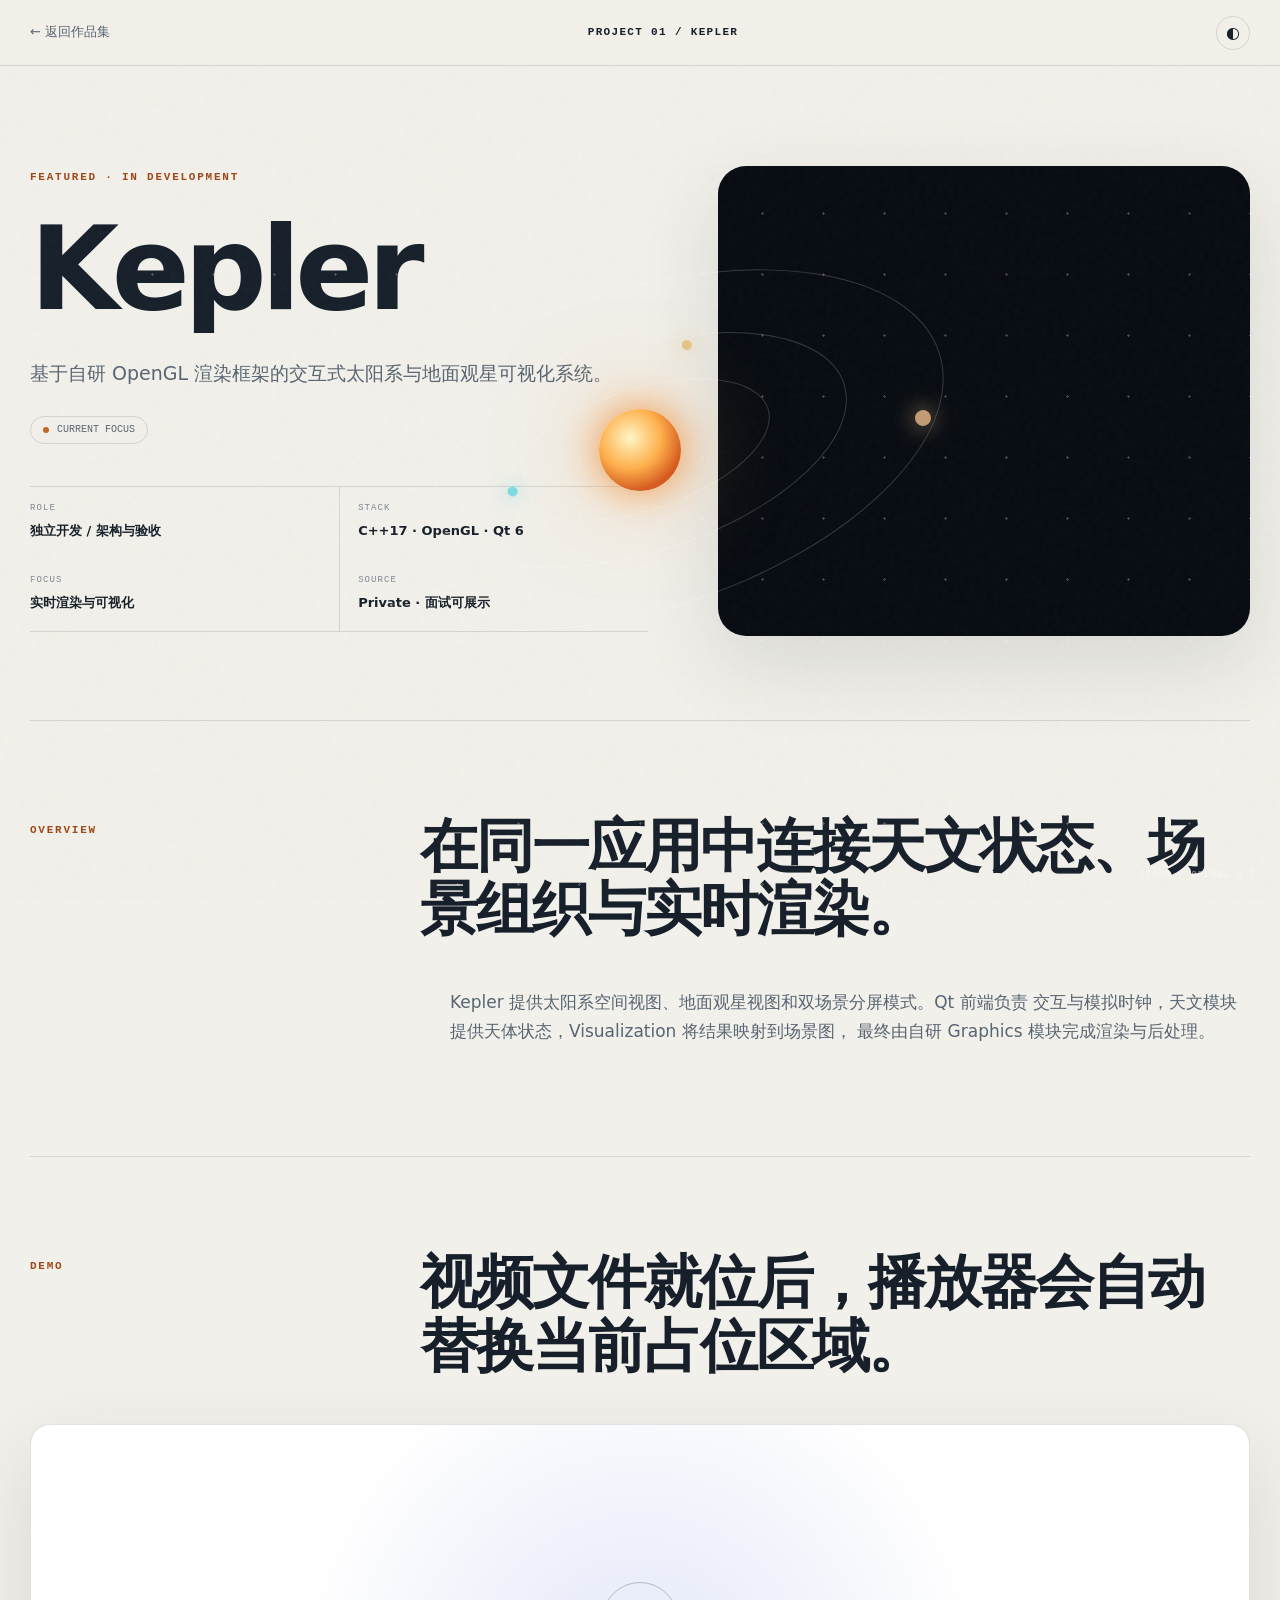
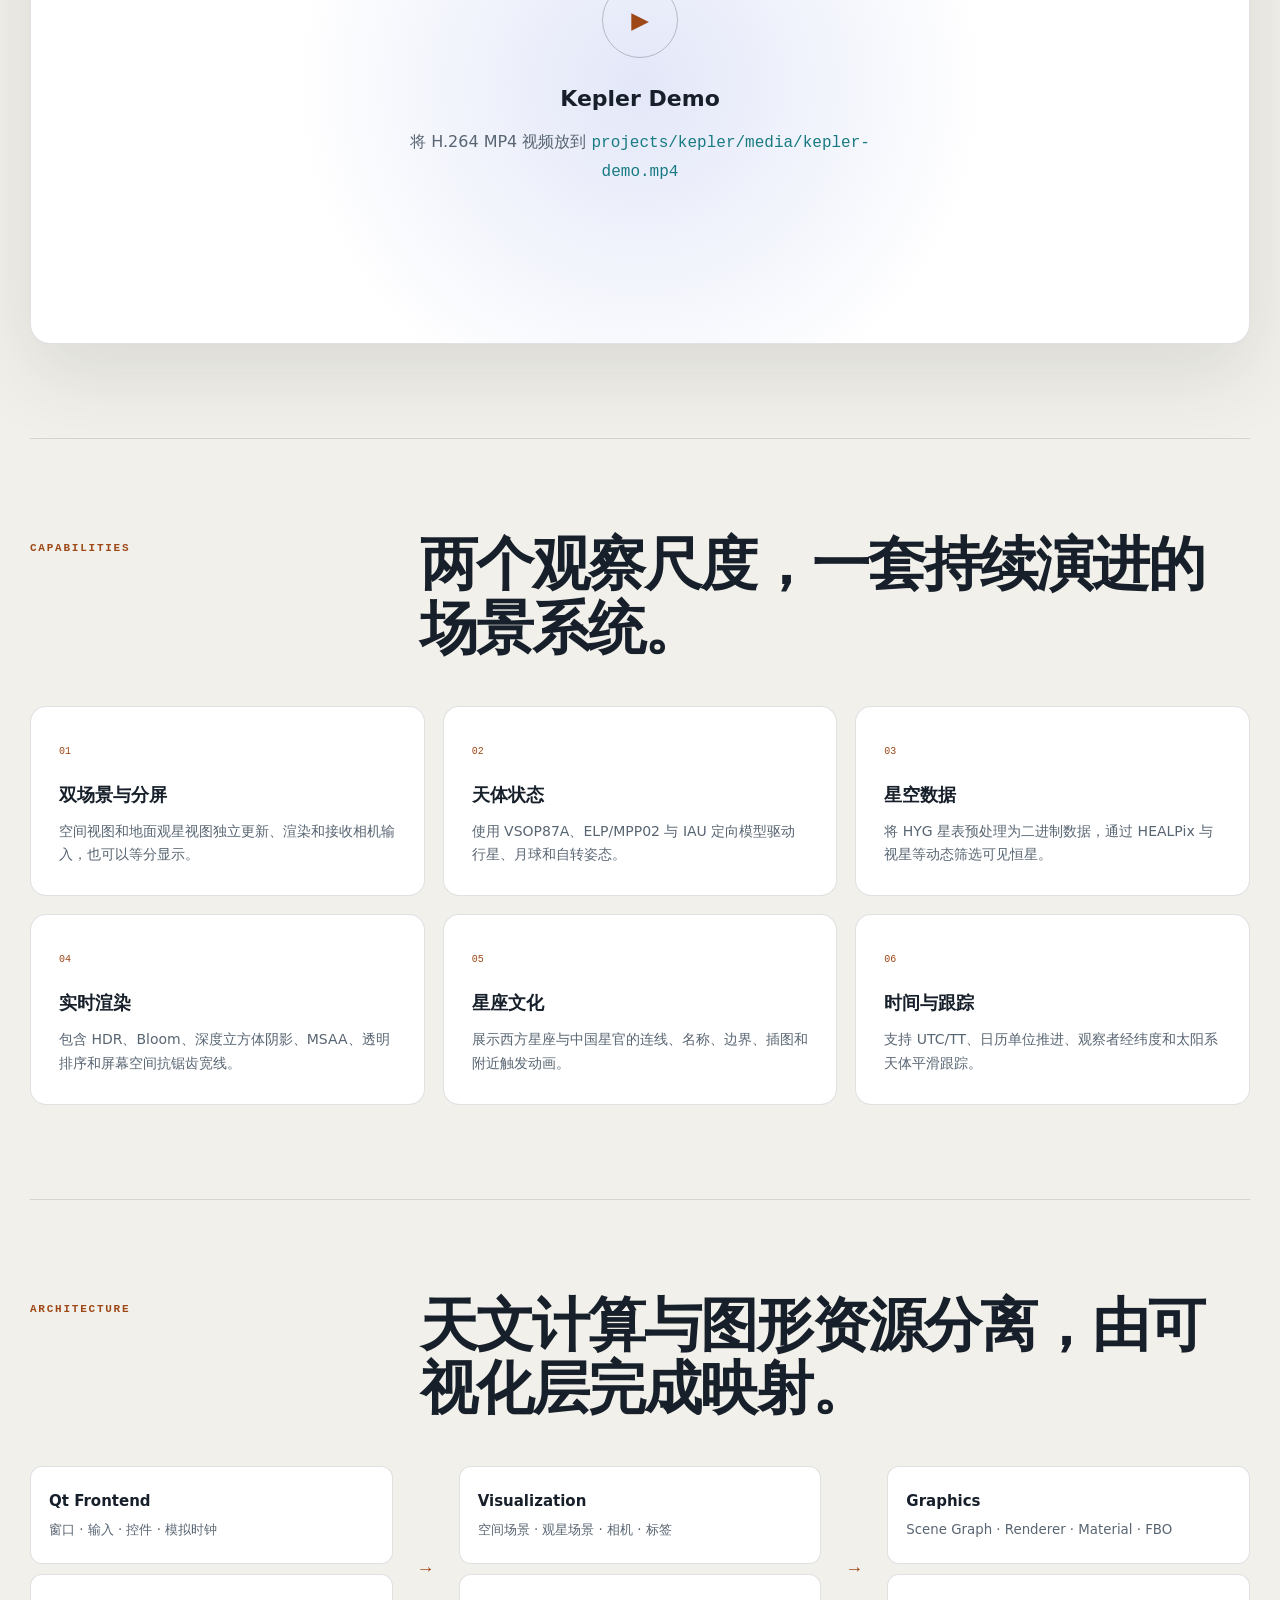
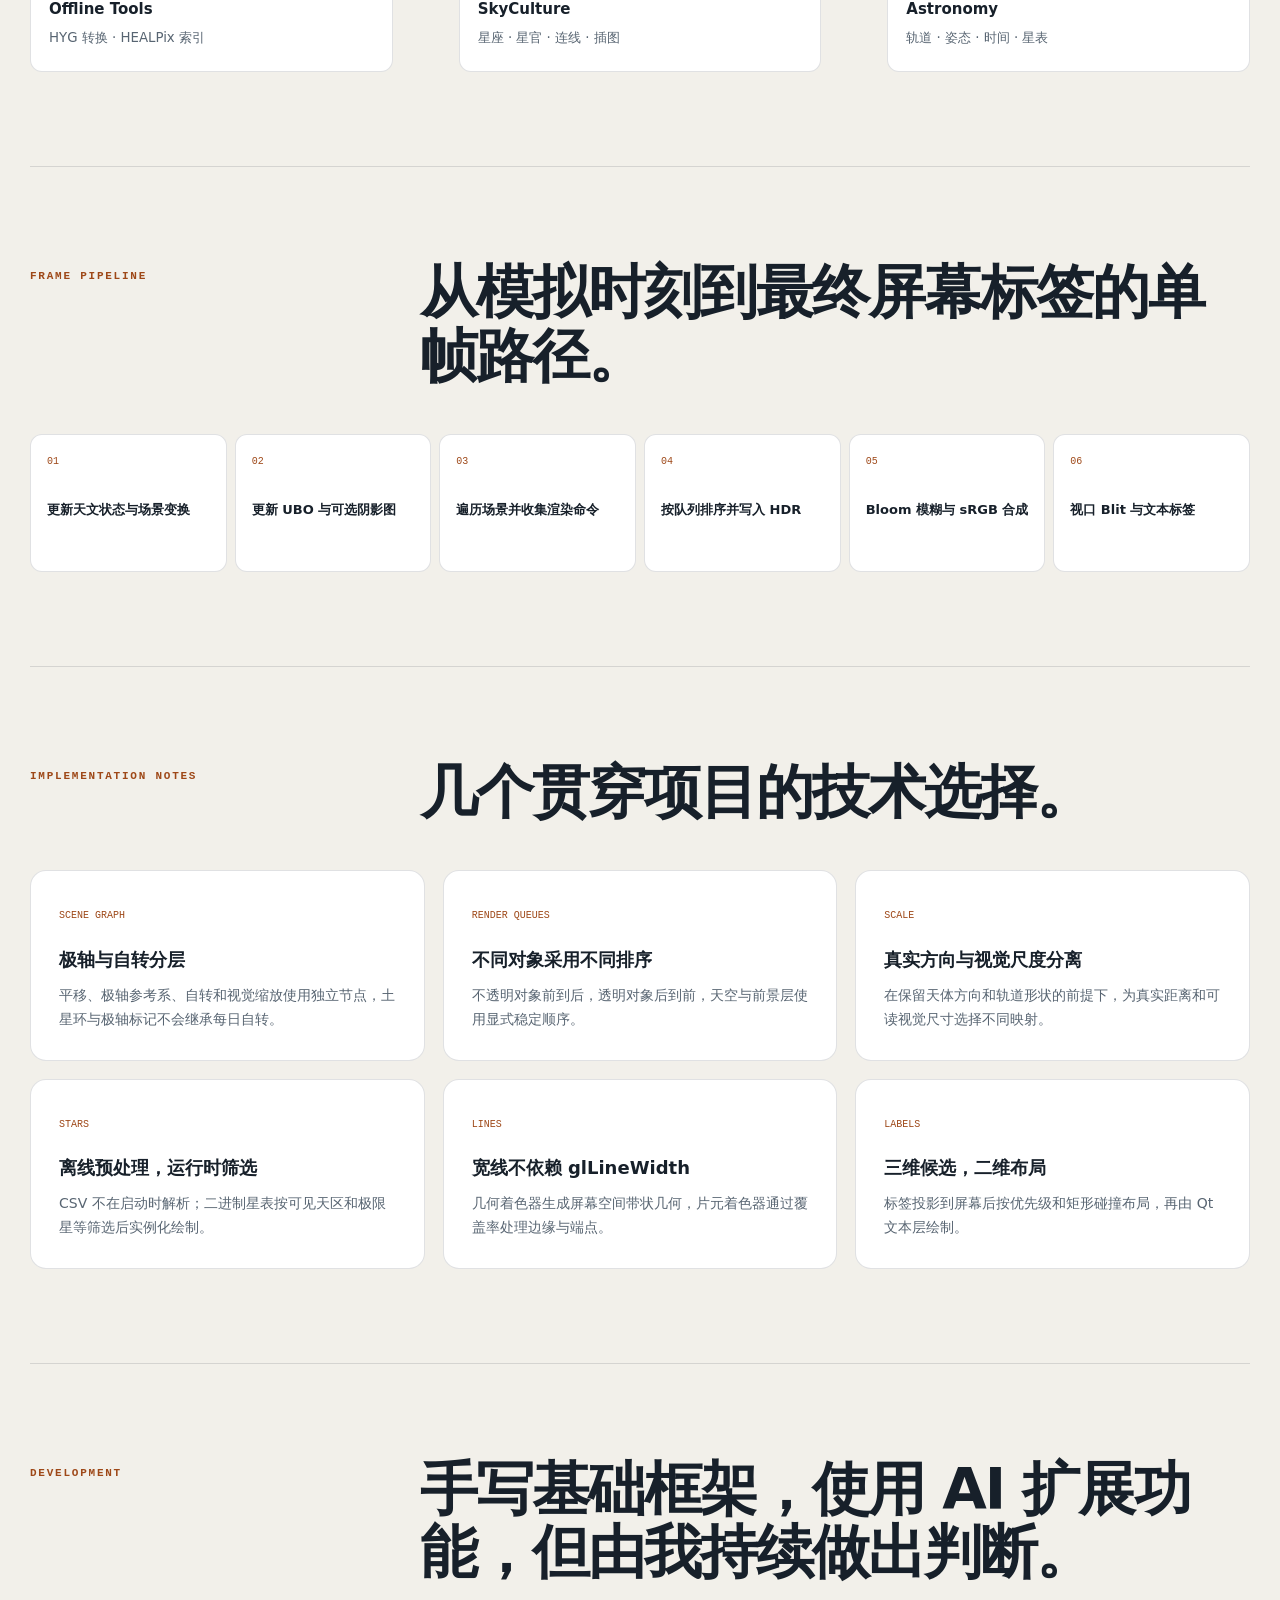
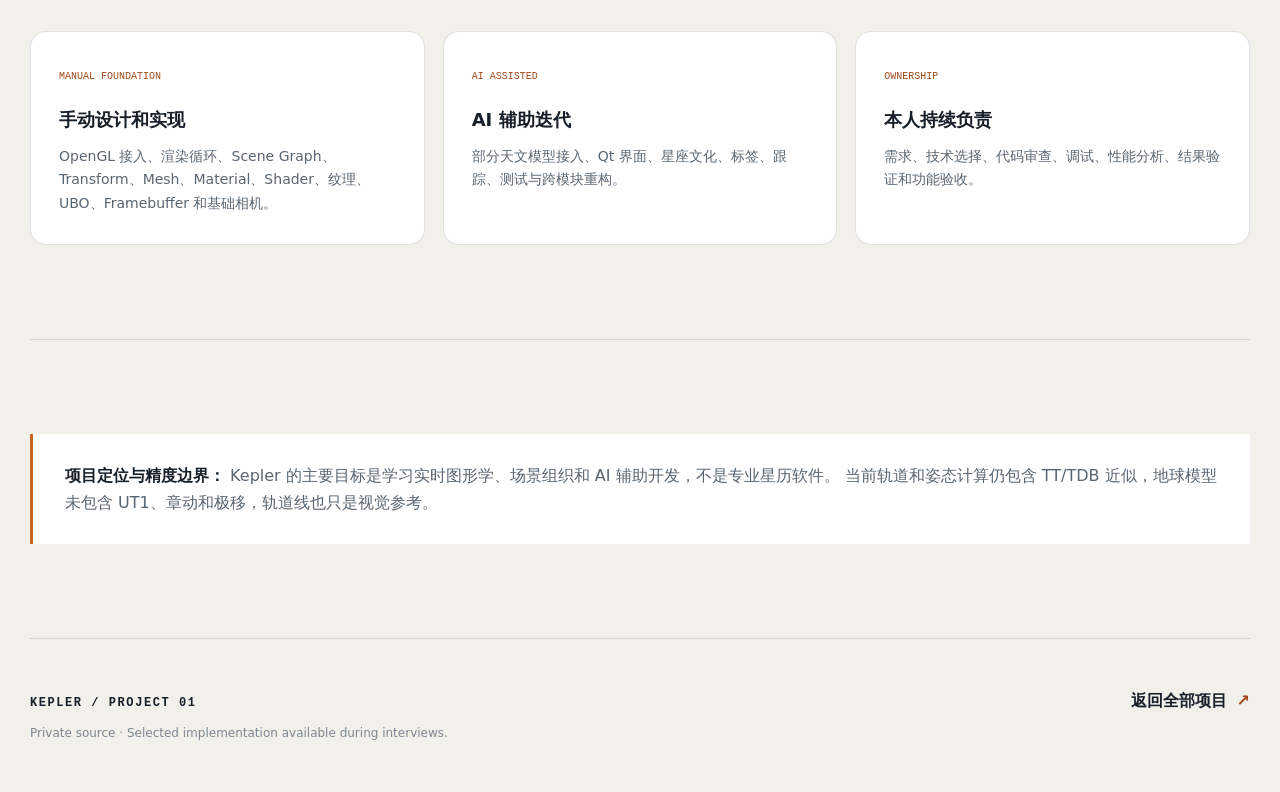
==== projects/kepler/index.html @ 83a38634 "first version of my personal portfolio website, showcasing my projects and journey in learning and c" ====
<!doctype html>
<html lang="zh-CN" data-theme="dark">
<head>
  <meta charset="utf-8">
  <meta name="viewport" content="width=device-width, initial-scale=1">
  <meta name="description" content="Kepler — 基于自研 OpenGL 渲染框架的交互式太阳系与地面观星可视化系统。">
  <meta name="robots" content="noindex, nofollow, noarchive">
  <meta name="theme-color" content="#0b0f14">
  <title>Kepler — YANGSU Portfolio</title>
  <link rel="stylesheet" href="../../assets/css/style.css">
  <script src="../../assets/js/main.js" defer></script>
</head>
<body class="project-page">
  <a class="skip-link" href="#main">跳到主要内容</a>
  <nav class="project-nav" aria-label="项目导航">
    <a href="../../">← 返回作品集</a>
    <span class="project-nav-title">PROJECT 01 / KEPLER</span>
    <button class="theme-toggle" type="button" aria-label="切换明暗主题"><span aria-hidden="true">◐</span></button>
  </nav>

  <main id="main">
    <header class="project-hero section-shell">
      <div class="reveal">
        <p class="eyebrow">FEATURED · IN DEVELOPMENT</p>
        <h1>Kepler</h1>
        <p class="project-deck">基于自研 OpenGL 渲染框架的交互式太阳系与地面观星可视化系统。</p>
        <span class="archive-status">CURRENT FOCUS</span>
        <div class="project-facts">
          <div><small>ROLE</small><strong>独立开发 / 架构与验收</strong></div>
          <div><small>STACK</small><strong>C++17 · OpenGL · Qt 6</strong></div>
          <div><small>FOCUS</small><strong>实时渲染与可视化</strong></div>
          <div><small>SOURCE</small><strong>Private · 面试可展示</strong></div>
        </div>
      </div>

      <div class="project-hero-art visual-kepler reveal" aria-hidden="true">
        <div class="space-field"></div>
        <div class="sun"></div>
        <div class="orbit orbit-1"><i></i></div>
        <div class="orbit orbit-2"><i></i></div>
        <div class="orbit orbit-3"><i></i></div>
        <span class="visual-label">J2000 / OPENGL 4.2</span>
      </div>
    </header>

    <section class="detail-section section-shell">
      <div class="detail-heading reveal">
        <p class="eyebrow">OVERVIEW</p>
        <h2>在同一应用中连接天文状态、场景组织与实时渲染。</h2>
      </div>
      <p class="detail-copy reveal">
        Kepler 提供太阳系空间视图、地面观星视图和双场景分屏模式。Qt 前端负责
        交互与模拟时钟，天文模块提供天体状态，Visualization 将结果映射到场景图，
        最终由自研 Graphics 模块完成渲染与后处理。
      </p>
    </section>

    <section class="detail-section section-shell">
      <div class="detail-heading reveal">
        <p class="eyebrow">DEMO</p>
        <h2>视频文件就位后，播放器会自动替换当前占位区域。</h2>
      </div>
      <div class="media-frame reveal" data-video-frame>
        <video controls preload="metadata" playsinline>
          <source src="media/kepler-demo.mp4" type="video/mp4">
        </video>
        <div class="media-placeholder">
          <div>
            <span class="media-placeholder-mark" aria-hidden="true">▶</span>
            <h3>Kepler Demo</h3>
            <p>将 H.264 MP4 视频放到 <code>projects/kepler/media/kepler-demo.mp4</code></p>
          </div>
        </div>
      </div>
    </section>

    <section class="detail-section section-shell">
      <div class="detail-heading reveal">
        <p class="eyebrow">CAPABILITIES</p>
        <h2>两个观察尺度，一套持续演进的场景系统。</h2>
      </div>
      <div class="feature-list">
        <article class="feature-item reveal"><span>01</span><h3>双场景与分屏</h3><p>空间视图和地面观星视图独立更新、渲染和接收相机输入，也可以等分显示。</p></article>
        <article class="feature-item reveal"><span>02</span><h3>天体状态</h3><p>使用 VSOP87A、ELP/MPP02 与 IAU 定向模型驱动行星、月球和自转姿态。</p></article>
        <article class="feature-item reveal"><span>03</span><h3>星空数据</h3><p>将 HYG 星表预处理为二进制数据，通过 HEALPix 与视星等动态筛选可见恒星。</p></article>
        <article class="feature-item reveal"><span>04</span><h3>实时渲染</h3><p>包含 HDR、Bloom、深度立方体阴影、MSAA、透明排序和屏幕空间抗锯齿宽线。</p></article>
        <article class="feature-item reveal"><span>05</span><h3>星座文化</h3><p>展示西方星座与中国星官的连线、名称、边界、插图和附近触发动画。</p></article>
        <article class="feature-item reveal"><span>06</span><h3>时间与跟踪</h3><p>支持 UTC/TT、日历单位推进、观察者经纬度和太阳系天体平滑跟踪。</p></article>
      </div>
    </section>

    <section class="detail-section section-shell">
      <div class="detail-heading reveal">
        <p class="eyebrow">ARCHITECTURE</p>
        <h2>天文计算与图形资源分离，由可视化层完成映射。</h2>
      </div>
      <div class="architecture reveal" aria-label="Kepler 模块架构">
        <div class="architecture-column">
          <div class="architecture-node"><strong>Qt Frontend</strong><small>窗口 · 输入 · 控件 · 模拟时钟</small></div>
          <div class="architecture-node"><strong>Offline Tools</strong><small>HYG 转换 · HEALPix 索引</small></div>
        </div>
        <div class="architecture-arrow" aria-hidden="true">→</div>
        <div class="architecture-column">
          <div class="architecture-node"><strong>Visualization</strong><small>空间场景 · 观星场景 · 相机 · 标签</small></div>
          <div class="architecture-node"><strong>SkyCulture</strong><small>星座 · 星官 · 连线 · 插图</small></div>
        </div>
        <div class="architecture-arrow" aria-hidden="true">→</div>
        <div class="architecture-column">
          <div class="architecture-node"><strong>Graphics</strong><small>Scene Graph · Renderer · Material · FBO</small></div>
          <div class="architecture-node"><strong>Astronomy</strong><small>轨道 · 姿态 · 时间 · 星表</small></div>
        </div>
      </div>
    </section>

    <section class="detail-section section-shell">
      <div class="detail-heading reveal">
        <p class="eyebrow">FRAME PIPELINE</p>
        <h2>从模拟时刻到最终屏幕标签的单帧路径。</h2>
      </div>
      <div class="pipeline reveal">
        <div><strong>更新天文状态与场景变换</strong></div>
        <div><strong>更新 UBO 与可选阴影图</strong></div>
        <div><strong>遍历场景并收集渲染命令</strong></div>
        <div><strong>按队列排序并写入 HDR</strong></div>
        <div><strong>Bloom 模糊与 sRGB 合成</strong></div>
        <div><strong>视口 Blit 与文本标签</strong></div>
      </div>
    </section>

    <section class="detail-section section-shell">
      <div class="detail-heading reveal">
        <p class="eyebrow">IMPLEMENTATION NOTES</p>
        <h2>几个贯穿项目的技术选择。</h2>
      </div>
      <div class="feature-list">
        <article class="feature-item reveal"><span>SCENE GRAPH</span><h3>极轴与自转分层</h3><p>平移、极轴参考系、自转和视觉缩放使用独立节点，土星环与极轴标记不会继承每日自转。</p></article>
        <article class="feature-item reveal"><span>RENDER QUEUES</span><h3>不同对象采用不同排序</h3><p>不透明对象前到后，透明对象后到前，天空与前景层使用显式稳定顺序。</p></article>
        <article class="feature-item reveal"><span>SCALE</span><h3>真实方向与视觉尺度分离</h3><p>在保留天体方向和轨道形状的前提下，为真实距离和可读视觉尺寸选择不同映射。</p></article>
        <article class="feature-item reveal"><span>STARS</span><h3>离线预处理，运行时筛选</h3><p>CSV 不在启动时解析；二进制星表按可见天区和极限星等筛选后实例化绘制。</p></article>
        <article class="feature-item reveal"><span>LINES</span><h3>宽线不依赖 glLineWidth</h3><p>几何着色器生成屏幕空间带状几何，片元着色器通过覆盖率处理边缘与端点。</p></article>
        <article class="feature-item reveal"><span>LABELS</span><h3>三维候选，二维布局</h3><p>标签投影到屏幕后按优先级和矩形碰撞布局，再由 Qt 文本层绘制。</p></article>
      </div>
    </section>

    <section class="detail-section section-shell">
      <div class="detail-heading reveal">
        <p class="eyebrow">DEVELOPMENT</p>
        <h2>手写基础框架，使用 AI 扩展功能，但由我持续做出判断。</h2>
      </div>
      <div class="feature-list">
        <article class="feature-item reveal"><span>MANUAL FOUNDATION</span><h3>手动设计和实现</h3><p>OpenGL 接入、渲染循环、Scene Graph、Transform、Mesh、Material、Shader、纹理、UBO、Framebuffer 和基础相机。</p></article>
        <article class="feature-item reveal"><span>AI ASSISTED</span><h3>AI 辅助迭代</h3><p>部分天文模型接入、Qt 界面、星座文化、标签、跟踪、测试与跨模块重构。</p></article>
        <article class="feature-item reveal"><span>OWNERSHIP</span><h3>本人持续负责</h3><p>需求、技术选择、代码审查、调试、性能分析、结果验证和功能验收。</p></article>
      </div>
    </section>

    <section class="detail-section section-shell">
      <div class="note-panel reveal">
        <strong>项目定位与精度边界：</strong>
        Kepler 的主要目标是学习实时图形学、场景组织和 AI 辅助开发，不是专业星历软件。
        当前轨道和姿态计算仍包含 TT/TDB 近似，地球模型未包含 UT1、章动和极移，轨道线也只是视觉参考。
      </div>
    </section>
  </main>

  <footer class="site-footer section-shell">
    <div><strong>KEPLER / PROJECT 01</strong><p>Private source · Selected implementation available during interviews.</p></div>
    <div class="footer-note"><a class="text-link" href="../../">返回全部项目 <span aria-hidden="true">↗</span></a></div>
  </footer>
</body>
</html>
---- assets/css/style.css ----
:root {
  color-scheme: dark;
  --bg: #0b0f14;
  --bg-raised: #10161e;
  --panel: #131b25;
  --panel-soft: #17212d;
  --text: #eef2f5;
  --muted: #98a5b3;
  --faint: #65717e;
  --line: rgba(255, 255, 255, 0.12);
  --line-strong: rgba(255, 255, 255, 0.22);
  --accent: #f2a65a;
  --accent-bright: #ffc27c;
  --cyan: #74d8df;
  --blue: #728cff;
  --header-bg: rgba(11, 15, 20, 0.78);
  --shadow: 0 28px 80px rgba(0, 0, 0, 0.28);
  --radius: 20px;
  --max-width: 1220px;
  --font-sans: "Segoe UI", "PingFang SC", "Microsoft YaHei", system-ui, sans-serif;
  --font-mono: "Cascadia Code", "SFMono-Regular", Consolas, monospace;
}

html[data-theme="light"] {
  color-scheme: light;
  --bg: #f2f0ea;
  --bg-raised: #faf8f2;
  --panel: #ffffff;
  --panel-soft: #e9e6df;
  --text: #17202a;
  --muted: #586572;
  --faint: #7c8791;
  --line: rgba(18, 28, 38, 0.13);
  --line-strong: rgba(18, 28, 38, 0.24);
  --accent: #c66524;
  --accent-bright: #9e4818;
  --cyan: #187a82;
  --blue: #415fd1;
  --header-bg: rgba(242, 240, 234, 0.82);
  --shadow: 0 28px 80px rgba(44, 48, 52, 0.12);
}

* { box-sizing: border-box; }

html {
  scroll-behavior: smooth;
  scroll-padding-top: 90px;
}

body {
  margin: 0;
  min-width: 320px;
  background:
    radial-gradient(circle at 78% 5%, color-mix(in srgb, var(--blue) 12%, transparent), transparent 28rem),
    var(--bg);
  color: var(--text);
  font-family: var(--font-sans);
  line-height: 1.7;
  text-rendering: optimizeLegibility;
  transition: background-color 180ms ease, color 180ms ease;
}

body::before {
  content: "";
  position: fixed;
  inset: 0;
  pointer-events: none;
  opacity: 0.035;
  z-index: 20;
  background-image: url("data:image/svg+xml,%3Csvg viewBox='0 0 180 180' xmlns='http://www.w3.org/2000/svg'%3E%3Cfilter id='n'%3E%3CfeTurbulence type='fractalNoise' baseFrequency='.9' numOctaves='3' stitchTiles='stitch'/%3E%3C/filter%3E%3Crect width='100%25' height='100%25' filter='url(%23n)' opacity='.8'/%3E%3C/svg%3E");
}

a { color: inherit; }
button, input, video { font: inherit; }
img, video { max-width: 100%; }

.sr-only {
  position: absolute;
  width: 1px;
  height: 1px;
  padding: 0;
  margin: -1px;
  overflow: hidden;
  clip: rect(0, 0, 0, 0);
  white-space: nowrap;
  border: 0;
}

.skip-link {
  position: fixed;
  top: 12px;
  left: 12px;
  z-index: 100;
  padding: 10px 16px;
  color: #111;
  background: var(--accent-bright);
  transform: translateY(-160%);
  transition: transform 160ms ease;
}

.skip-link:focus { transform: translateY(0); }

.section-shell {
  width: min(calc(100% - 48px), var(--max-width));
  margin-inline: auto;
}

.section-block { padding-block: 118px; }

.site-header {
  position: sticky;
  top: 0;
  z-index: 50;
  display: flex;
  align-items: center;
  justify-content: space-between;
  min-height: 74px;
  padding-inline: max(24px, calc((100vw - var(--max-width)) / 2));
  border-bottom: 1px solid var(--line);
  background: var(--header-bg);
  backdrop-filter: blur(18px);
}

.brand {
  display: inline-flex;
  align-items: center;
  gap: 12px;
  text-decoration: none;
}

.brand-mark {
  display: grid;
  width: 36px;
  height: 36px;
  place-items: center;
  border: 1px solid var(--line-strong);
  border-radius: 50%;
  color: var(--accent-bright);
  font: 700 12px/1 var(--font-mono);
  letter-spacing: 0.08em;
}

.brand-copy { display: grid; line-height: 1.1; }
.brand-copy strong { font-size: 13px; letter-spacing: 0.18em; }
.brand-copy small { margin-top: 5px; color: var(--faint); font: 9px/1 var(--font-mono); letter-spacing: 0.12em; }

.site-nav { display: flex; align-items: center; gap: 28px; }
.site-nav a { color: var(--muted); font-size: 13px; text-decoration: none; }
.site-nav a:hover, .site-nav a:focus-visible { color: var(--text); }

.theme-toggle,
.nav-toggle {
  display: grid;
  place-items: center;
  color: var(--text);
  border: 1px solid var(--line);
  background: transparent;
  cursor: pointer;
}

.theme-toggle { width: 34px; height: 34px; border-radius: 50%; }
.theme-toggle:hover { border-color: var(--accent); color: var(--accent-bright); }
.nav-toggle { display: none; width: 40px; height: 40px; padding: 10px; border-radius: 8px; }
.nav-toggle span:not(.sr-only) { width: 18px; height: 1px; margin: 3px; background: currentColor; }

.hero {
  display: grid;
  grid-template-columns: minmax(0, 1.08fr) minmax(420px, 0.92fr);
  gap: clamp(48px, 8vw, 110px);
  align-items: center;
  min-height: calc(100vh - 74px);
  padding-block: 80px 104px;
}

.eyebrow {
  margin: 0 0 24px;
  color: var(--accent-bright);
  font: 700 11px/1.4 var(--font-mono);
  letter-spacing: 0.16em;
  text-transform: uppercase;
}

.hero-copy > .eyebrow { display: flex; justify-content: space-between; max-width: 520px; color: var(--faint); }

.hero h1,
.section-heading h2,
.approach-panel > h2,
.project-hero h1 {
  margin: 0;
  font-weight: 650;
  line-height: 1.04;
  letter-spacing: -0.048em;
}

.hero h1 { font-size: clamp(54px, 7vw, 96px); }
.hero h1 em { color: var(--accent-bright); font-style: normal; }
.hero-lead { max-width: 610px; margin: 32px 0 0; color: var(--muted); font-size: clamp(16px, 1.6vw, 20px); }
.hero-actions { display: flex; flex-wrap: wrap; gap: 12px; margin-top: 38px; }

.button {
  display: inline-flex;
  min-height: 46px;
  align-items: center;
  justify-content: center;
  padding: 0 20px;
  border: 1px solid var(--line-strong);
  border-radius: 999px;
  font-size: 13px;
  text-decoration: none;
  transition: transform 160ms ease, border-color 160ms ease, background 160ms ease;
}

.button:hover { transform: translateY(-2px); }
.button-primary { color: #12171c; border-color: var(--accent); background: var(--accent-bright); font-weight: 700; }
.button-quiet:hover { border-color: var(--accent); }

.hero-visual {
  position: relative;
  min-height: 540px;
  overflow: hidden;
  border: 1px solid var(--line);
  border-radius: 30px;
  background: var(--bg-raised);
  box-shadow: var(--shadow);
}

.hero-grid,
.game-grid {
  position: absolute;
  inset: 0;
  opacity: 0.25;
  background-image:
    linear-gradient(var(--line) 1px, transparent 1px),
    linear-gradient(90deg, var(--line) 1px, transparent 1px);
  background-size: 42px 42px;
  mask-image: linear-gradient(to bottom, #000, transparent 90%);
}

.growth-orbit { position: absolute; border: 1px solid var(--line-strong); border-radius: 50%; transform: rotate(-26deg); }
.growth-orbit-a { width: 420px; height: 220px; top: 78px; left: 50%; margin-left: -210px; }
.growth-orbit-b { width: 290px; height: 150px; top: 112px; left: 50%; margin-left: -145px; }
.growth-core { position: absolute; top: 164px; left: 50%; width: 22px; height: 22px; margin-left: -11px; border-radius: 50%; background: var(--accent-bright); box-shadow: 0 0 44px var(--accent); }
.growth-orbit-a::after { content: ""; position: absolute; top: 46%; left: -5px; width: 9px; height: 9px; border-radius: 50%; background: var(--cyan); box-shadow: 0 0 20px var(--cyan); }

.growth-steps {
  position: absolute;
  right: 34px;
  bottom: 54px;
  left: 34px;
  display: grid;
  gap: 0;
  margin: 0;
  padding: 0;
  list-style: none;
  border-top: 1px solid var(--line);
}

.growth-steps li { display: grid; grid-template-columns: 52px 1fr; gap: 12px; padding: 18px 0; border-bottom: 1px solid var(--line); }
.step-index { color: var(--faint); font: 11px/1.5 var(--font-mono); }
.growth-steps strong { display: block; font-size: 15px; }
.growth-steps small { color: var(--muted); font-size: 12px; }
.visual-caption { position: absolute; right: 34px; bottom: 17px; margin: 0; color: var(--faint); font: 9px/1 var(--font-mono); letter-spacing: 0.08em; text-transform: uppercase; }

.manifesto { border-block: 1px solid var(--line); background: var(--bg-raised); }
.manifesto-inner { display: flex; align-items: center; gap: 34px; min-height: 92px; }
.manifesto p { flex: 0 0 auto; margin: 0; color: var(--faint); font: 10px/1 var(--font-mono); letter-spacing: 0.12em; }
.manifesto ul { display: flex; flex-wrap: wrap; gap: 12px 26px; margin: 0; padding: 0; list-style: none; }
.manifesto li { color: var(--muted); font-size: 13px; }
.manifesto li::before { content: "/"; margin-right: 9px; color: var(--accent); }

.section-heading { display: grid; grid-template-columns: 1.2fr 0.8fr; gap: 72px; align-items: end; margin-bottom: 58px; }
.section-heading h2, .approach-panel > h2 { font-size: clamp(40px, 5vw, 66px); }
.section-heading > p { max-width: 460px; margin: 0 0 5px; color: var(--muted); }

.project-card { overflow: hidden; border: 1px solid var(--line); border-radius: var(--radius); background: var(--panel); box-shadow: var(--shadow); }
.project-featured { display: grid; grid-template-columns: minmax(0, 1.25fr) minmax(360px, 0.75fr); min-height: 570px; }
.project-visual { position: relative; display: block; min-height: 360px; overflow: hidden; background: #080c12; text-decoration: none; }
.project-body { padding: clamp(28px, 4.6vw, 58px); }
.project-meta { display: flex; justify-content: space-between; margin-bottom: 48px; color: var(--faint); font: 10px/1 var(--font-mono); letter-spacing: 0.1em; }
.project-body h3 { margin: 0; font-size: clamp(34px, 4vw, 55px); line-height: 1; letter-spacing: -0.04em; }
.project-subtitle { margin: 14px 0 26px; color: var(--accent-bright) !important; font-weight: 600; }
.project-body > p { color: var(--muted); }
.tag-list { display: flex; flex-wrap: wrap; gap: 8px; margin: 28px 0 34px; padding: 0; list-style: none; }
.tag-list li { padding: 6px 10px; border: 1px solid var(--line); border-radius: 999px; color: var(--muted); font: 10px/1 var(--font-mono); }
.text-link { display: inline-flex; gap: 10px; align-items: center; color: var(--text); font-weight: 650; text-decoration: none; }
.text-link span { color: var(--accent-bright); transition: transform 160ms ease; }
.text-link:hover span { transform: translate(3px, -3px); }
.visual-label { position: absolute; right: 24px; bottom: 20px; color: rgba(255,255,255,.55); font: 9px/1 var(--font-mono); letter-spacing: .12em; }

.space-field { position: absolute; inset: 0; background-image: radial-gradient(circle, rgba(255,255,255,.72) 0 1px, transparent 1.3px); background-size: 61px 61px; opacity: .32; }
.sun { position: absolute; top: 50%; left: 50%; width: 82px; height: 82px; margin: -41px; border-radius: 50%; background: radial-gradient(circle at 38% 35%, #fff7c6, #ffb04b 42%, #d65b1e 72%); box-shadow: 0 0 38px #f19a48, 0 0 100px rgba(242,166,90,.5); }
.orbit { position: absolute; top: 50%; left: 50%; border: 1px solid rgba(255,255,255,.18); border-radius: 50%; transform: translate(-50%, -50%) rotate(-18deg); }
.orbit-1 { width: 270px; height: 122px; }
.orbit-2 { width: 430px; height: 205px; }
.orbit-3 { width: 630px; height: 320px; }
.orbit i { position: absolute; top: 50%; left: 0; width: 10px; height: 10px; margin: -5px; border-radius: 50%; background: #7edce3; box-shadow: 0 0 18px #7edce3; }
.orbit-2 i { top: 8%; left: 68%; background: #e4c489; box-shadow: 0 0 18px #e4c489; }
.orbit-3 i { top: 67%; left: 94%; width: 16px; height: 16px; background: #c19b74; box-shadow: 0 0 22px #c19b74; }

.archive-heading { display: grid; grid-template-columns: .4fr 1fr; gap: 48px; margin: 110px 0 30px; padding-top: 30px; border-top: 1px solid var(--line); }
.archive-heading p { margin: 0; color: var(--muted); }
.project-grid { display: grid; grid-template-columns: 1fr 1fr; gap: 24px; }
.project-compact .project-visual { min-height: 330px; }
.project-compact .project-meta { margin-bottom: 34px; }
.project-compact .project-body h3 { font-size: clamp(30px, 3vw, 42px); }

.visual-fluid { background: radial-gradient(circle at 50% 56%, #153c4d, #0a1219 66%); }
.fluid-cloud { position: absolute; inset: 0; filter: blur(.2px); }
.fluid-cloud i { position: absolute; width: 64px; height: 64px; border-radius: 46% 54% 62% 38%; background: radial-gradient(circle at 35% 30%, #b9fcff, #36a5bc 58%, #174a63); box-shadow: inset -8px -12px 18px rgba(3,20,32,.45), 0 0 28px rgba(71,201,220,.22); }
.fluid-cloud i:nth-child(1) { left: 20%; top: 52%; transform: scale(1.3); }
.fluid-cloud i:nth-child(2) { left: 30%; top: 38%; transform: scale(.75); }
.fluid-cloud i:nth-child(3) { left: 42%; top: 58%; transform: scale(1.7); }
.fluid-cloud i:nth-child(4) { left: 55%; top: 35%; transform: scale(1.05); }
.fluid-cloud i:nth-child(5) { left: 67%; top: 52%; transform: scale(.7); }
.fluid-cloud i:nth-child(6) { left: 58%; top: 67%; transform: scale(.5); }
.fluid-cloud i:nth-child(7) { left: 37%; top: 25%; transform: scale(.38); }
.fluid-cloud i:nth-child(8) { left: 72%; top: 26%; transform: scale(.32); }

.visual-game { background: linear-gradient(145deg, #18202f, #090d13); }
.game-grid { opacity: .42; transform: perspective(420px) rotateX(58deg) scale(1.4); transform-origin: center bottom; mask-image: linear-gradient(to top, #000, transparent); }
.game-cursor { position: absolute; top: 42%; left: 50%; width: 58px; height: 58px; border: 2px solid #f5ad61; transform: translate(-50%, -50%) rotate(45deg); box-shadow: 0 0 30px rgba(245,173,97,.25); }
.game-cursor::after { content: ""; position: absolute; inset: 14px; background: #f5ad61; }

.journey { background: var(--bg-raised); border-block: 1px solid var(--line); }
.timeline { margin: 0; padding: 0; list-style: none; border-top: 1px solid var(--line); }
.timeline li { display: grid; grid-template-columns: 110px minmax(0, 1fr); gap: 34px; padding: 42px 0; border-bottom: 1px solid var(--line); }
.timeline-number { color: var(--accent-bright); font: 13px/1 var(--font-mono); }
.timeline-kicker { margin: 0 0 8px; color: var(--faint); font: 10px/1 var(--font-mono); letter-spacing: .13em; }
.timeline h3 { margin: 0; font-size: clamp(25px, 3vw, 38px); }
.timeline div > p:last-child { max-width: 690px; margin: 13px 0 0; color: var(--muted); }

.approach-panel { padding: clamp(34px, 6vw, 78px); border: 1px solid var(--line); border-radius: 28px; background: var(--panel); box-shadow: var(--shadow); }
.approach-panel > h2 { max-width: 800px; }
.approach-grid { display: grid; grid-template-columns: repeat(4, 1fr); gap: 0; margin-top: 70px; border-top: 1px solid var(--line); }
.approach-grid > div { padding: 28px 26px 0 0; }
.approach-grid > div + div { padding-left: 26px; border-left: 1px solid var(--line); }
.approach-grid span { color: var(--accent-bright); font: 11px/1 var(--font-mono); }
.approach-grid h3 { margin: 17px 0 8px; font-size: 18px; }
.approach-grid p { margin: 0; color: var(--muted); font-size: 14px; }

.site-footer { display: flex; justify-content: space-between; gap: 40px; padding-block: 48px; border-top: 1px solid var(--line); }
.site-footer strong { font: 700 12px/1 var(--font-mono); letter-spacing: .13em; }
.site-footer p { margin: 9px 0 0; color: var(--faint); font-size: 12px; }
.footer-note { text-align: right; }

/* Project detail pages */
.project-page { background: var(--bg); }
.project-nav { position: sticky; top: 0; z-index: 40; display: flex; justify-content: space-between; align-items: center; min-height: 66px; padding-inline: max(24px, calc((100vw - var(--max-width)) / 2)); border-bottom: 1px solid var(--line); background: var(--header-bg); backdrop-filter: blur(16px); }
.project-nav a { color: var(--muted); font-size: 13px; text-decoration: none; }
.project-nav a:hover { color: var(--text); }
.project-nav .project-nav-title { color: var(--text); font: 700 11px/1 var(--font-mono); letter-spacing: .12em; }
.project-hero { display: grid; grid-template-columns: 1fr .86fr; gap: 70px; align-items: center; padding-block: 100px 84px; }
.project-hero h1 { font-size: clamp(62px, 9vw, 124px); }
.project-hero .project-deck { max-width: 680px; margin: 28px 0 0; color: var(--muted); font-size: 19px; }
.project-facts { display: grid; grid-template-columns: 1fr 1fr; gap: 0; margin-top: 42px; border-block: 1px solid var(--line); }
.project-facts div { padding: 17px 18px 17px 0; }
.project-facts div:nth-child(even) { padding-left: 18px; border-left: 1px solid var(--line); }
.project-facts small { display: block; color: var(--faint); font: 9px/1 var(--font-mono); letter-spacing: .12em; }
.project-facts strong { display: block; margin-top: 7px; font-size: 13px; }
.project-hero-art { min-height: 470px; border: 1px solid var(--line); border-radius: 28px; background: #080c12; box-shadow: var(--shadow); }
.detail-section { padding-block: 94px; border-top: 1px solid var(--line); }
.detail-heading { display: grid; grid-template-columns: .42fr 1fr; gap: 42px; margin-bottom: 46px; }
.detail-heading .eyebrow { margin-top: 8px; }
.detail-heading h2 { max-width: 850px; margin: 0; font-size: clamp(34px, 4.5vw, 58px); line-height: 1.1; letter-spacing: -.035em; }
.detail-copy { max-width: 800px; margin-left: auto; color: var(--muted); font-size: 17px; }
.media-frame { position: relative; min-height: 520px; overflow: hidden; border: 1px solid var(--line); border-radius: var(--radius); background: var(--panel); box-shadow: var(--shadow); }
.media-frame video { display: none; width: 100%; height: 100%; min-height: 520px; object-fit: contain; background: #05070a; }
.media-frame.is-ready video { display: block; }
.media-frame.is-ready .media-placeholder { display: none; }
.media-placeholder { position: absolute; inset: 0; display: grid; place-items: center; padding: 30px; text-align: center; background: radial-gradient(circle at center, color-mix(in srgb, var(--blue) 15%, transparent), transparent 52%); }
.media-placeholder-mark { display: grid; width: 76px; height: 76px; margin: 0 auto 22px; place-items: center; border: 1px solid var(--line-strong); border-radius: 50%; color: var(--accent-bright); font-size: 23px; }
.media-placeholder h3 { margin: 0; font-size: 22px; }
.media-placeholder p { max-width: 520px; margin: 10px auto 0; color: var(--muted); }
.media-placeholder code { color: var(--cyan); font-family: var(--font-mono); }
.feature-list { display: grid; grid-template-columns: repeat(3, 1fr); gap: 18px; }
.feature-item { padding: 28px; border: 1px solid var(--line); border-radius: 16px; background: var(--panel); }
.feature-item span { color: var(--accent-bright); font: 10px/1 var(--font-mono); }
.feature-item h3 { margin: 18px 0 9px; font-size: 18px; }
.feature-item p { margin: 0; color: var(--muted); font-size: 14px; }
.architecture { display: grid; grid-template-columns: 1fr 46px 1fr 46px 1fr; align-items: stretch; gap: 10px; }
.architecture-column { display: grid; gap: 10px; }
.architecture-node { display: grid; min-height: 98px; align-content: center; padding: 18px; border: 1px solid var(--line); border-radius: 12px; background: var(--panel); }
.architecture-node strong { font-size: 15px; }
.architecture-node small { margin-top: 5px; color: var(--muted); }
.architecture-arrow { display: grid; place-items: center; color: var(--accent-bright); font: 18px/1 var(--font-mono); }
.pipeline { display: grid; grid-template-columns: repeat(6, 1fr); gap: 8px; counter-reset: pipeline; }
.pipeline div { position: relative; min-height: 138px; padding: 22px 16px; border: 1px solid var(--line); border-radius: 12px; background: var(--panel); counter-increment: pipeline; }
.pipeline div::before { content: "0" counter(pipeline); display: block; margin-bottom: 28px; color: var(--accent-bright); font: 10px/1 var(--font-mono); }
.pipeline strong { font-size: 13px; }
.note-panel { padding: 28px 32px; border-left: 3px solid var(--accent); background: var(--panel); color: var(--muted); }
.note-panel strong { color: var(--text); }
.archive-hero-art { display: grid; place-items: center; overflow: hidden; }
.archive-hero-art .fluid-cloud { width: 100%; height: 100%; }
.archive-hero-art .game-grid { width: 100%; height: 100%; }
.archive-status { display: inline-flex; align-items: center; gap: 8px; margin-top: 26px; padding: 8px 12px; border: 1px solid var(--line); border-radius: 999px; color: var(--muted); font: 10px/1 var(--font-mono); }
.archive-status::before { content: ""; width: 6px; height: 6px; border-radius: 50%; background: var(--accent); }

.reveal { opacity: 0; transform: translateY(18px); transition: opacity 650ms ease, transform 650ms ease; }
.reveal.is-visible { opacity: 1; transform: none; }

@media (max-width: 980px) {
  .hero { grid-template-columns: 1fr; min-height: auto; }
  .hero-visual { min-height: 500px; }
  .project-featured, .project-hero { grid-template-columns: 1fr; }
  .project-featured .project-visual { min-height: 480px; }
  .section-heading { grid-template-columns: 1fr; gap: 24px; }
  .approach-grid { grid-template-columns: 1fr 1fr; }
  .approach-grid > div:nth-child(3) { padding-left: 0; border-left: 0; }
  .architecture { grid-template-columns: 1fr; }
  .architecture-arrow { min-height: 34px; transform: rotate(90deg); }
  .pipeline { grid-template-columns: repeat(3, 1fr); }
  .feature-list { grid-template-columns: 1fr 1fr; }
}

@media (max-width: 720px) {
  .section-shell { width: min(calc(100% - 32px), var(--max-width)); }
  .section-block { padding-block: 82px; }
  .nav-toggle { display: grid; }
  .site-nav { position: absolute; top: 74px; right: 16px; left: 16px; display: none; align-items: stretch; gap: 0; padding: 12px; border: 1px solid var(--line); border-radius: 14px; background: var(--panel); box-shadow: var(--shadow); }
  .site-nav.is-open { display: grid; }
  .site-nav a { padding: 12px; }
  .theme-toggle { margin: 8px 12px; }
  .hero { padding-block: 62px 76px; }
  .hero-copy > .eyebrow span:last-child { display: none; }
  .hero h1 { font-size: clamp(46px, 15vw, 68px); }
  .hero-visual { min-height: 470px; border-radius: 20px; }
  .growth-orbit-a { width: 330px; height: 170px; margin-left: -165px; }
  .growth-orbit-b { width: 230px; height: 120px; margin-left: -115px; }
  .manifesto-inner { align-items: flex-start; flex-direction: column; gap: 15px; padding-block: 24px; }
  .manifesto ul { display: grid; grid-template-columns: 1fr 1fr; }
  .project-grid { grid-template-columns: 1fr; }
  .project-featured .project-visual { min-height: 390px; }
  .archive-heading { grid-template-columns: 1fr; gap: 10px; margin-top: 78px; }
  .timeline li { grid-template-columns: 54px 1fr; gap: 15px; }
  .approach-grid { grid-template-columns: 1fr; }
  .approach-grid > div, .approach-grid > div + div { padding: 24px 0; border-left: 0; border-bottom: 1px solid var(--line); }
  .site-footer { flex-direction: column; }
  .footer-note { text-align: left; }
  .project-hero { padding-block: 72px 60px; }
  .project-hero h1 { font-size: clamp(54px, 19vw, 86px); }
  .project-hero-art { min-height: 390px; }
  .detail-heading { grid-template-columns: 1fr; gap: 6px; }
  .media-frame, .media-frame video { min-height: 300px; }
  .feature-list { grid-template-columns: 1fr; }
  .pipeline { grid-template-columns: 1fr 1fr; }
}

@media (prefers-reduced-motion: reduce) {
  html { scroll-behavior: auto; }
  *, *::before, *::after { animation-duration: 0.01ms !important; animation-iteration-count: 1 !important; transition-duration: 0.01ms !important; }
  .reveal { opacity: 1; transform: none; }
}
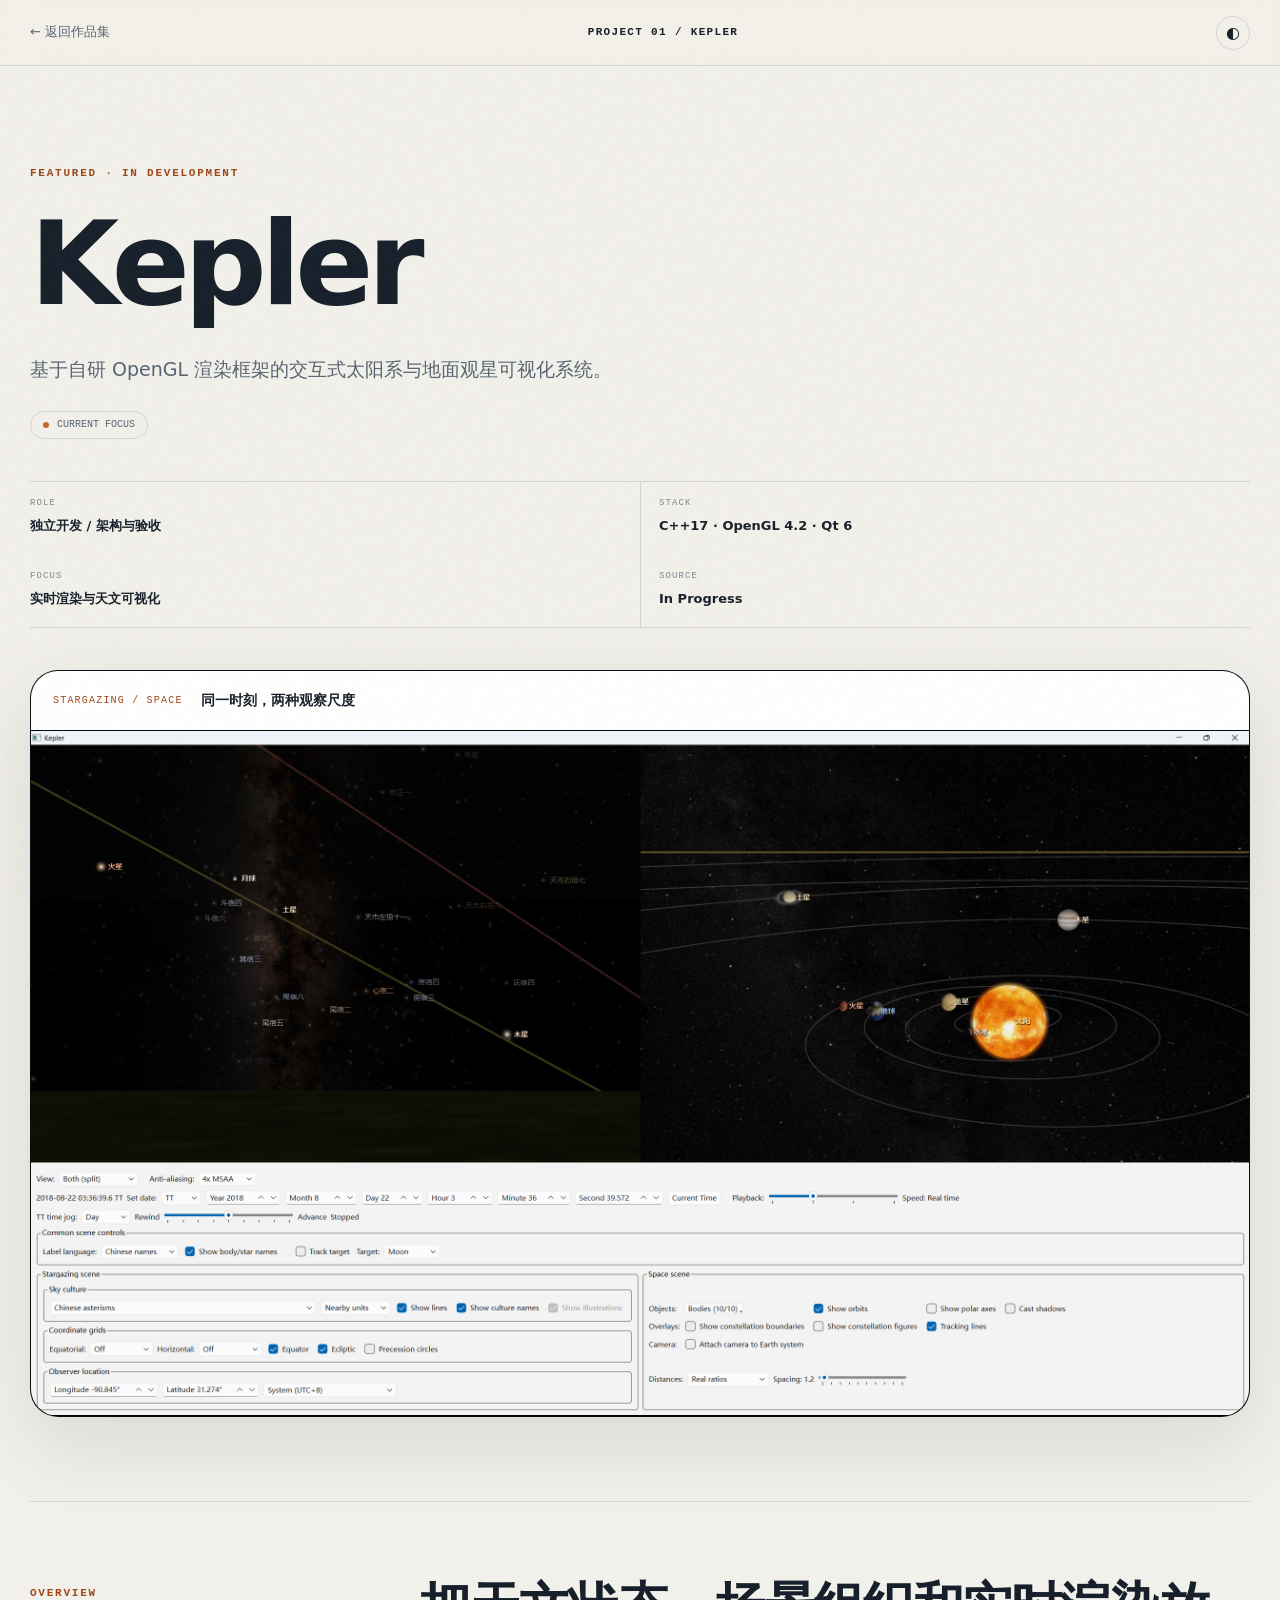
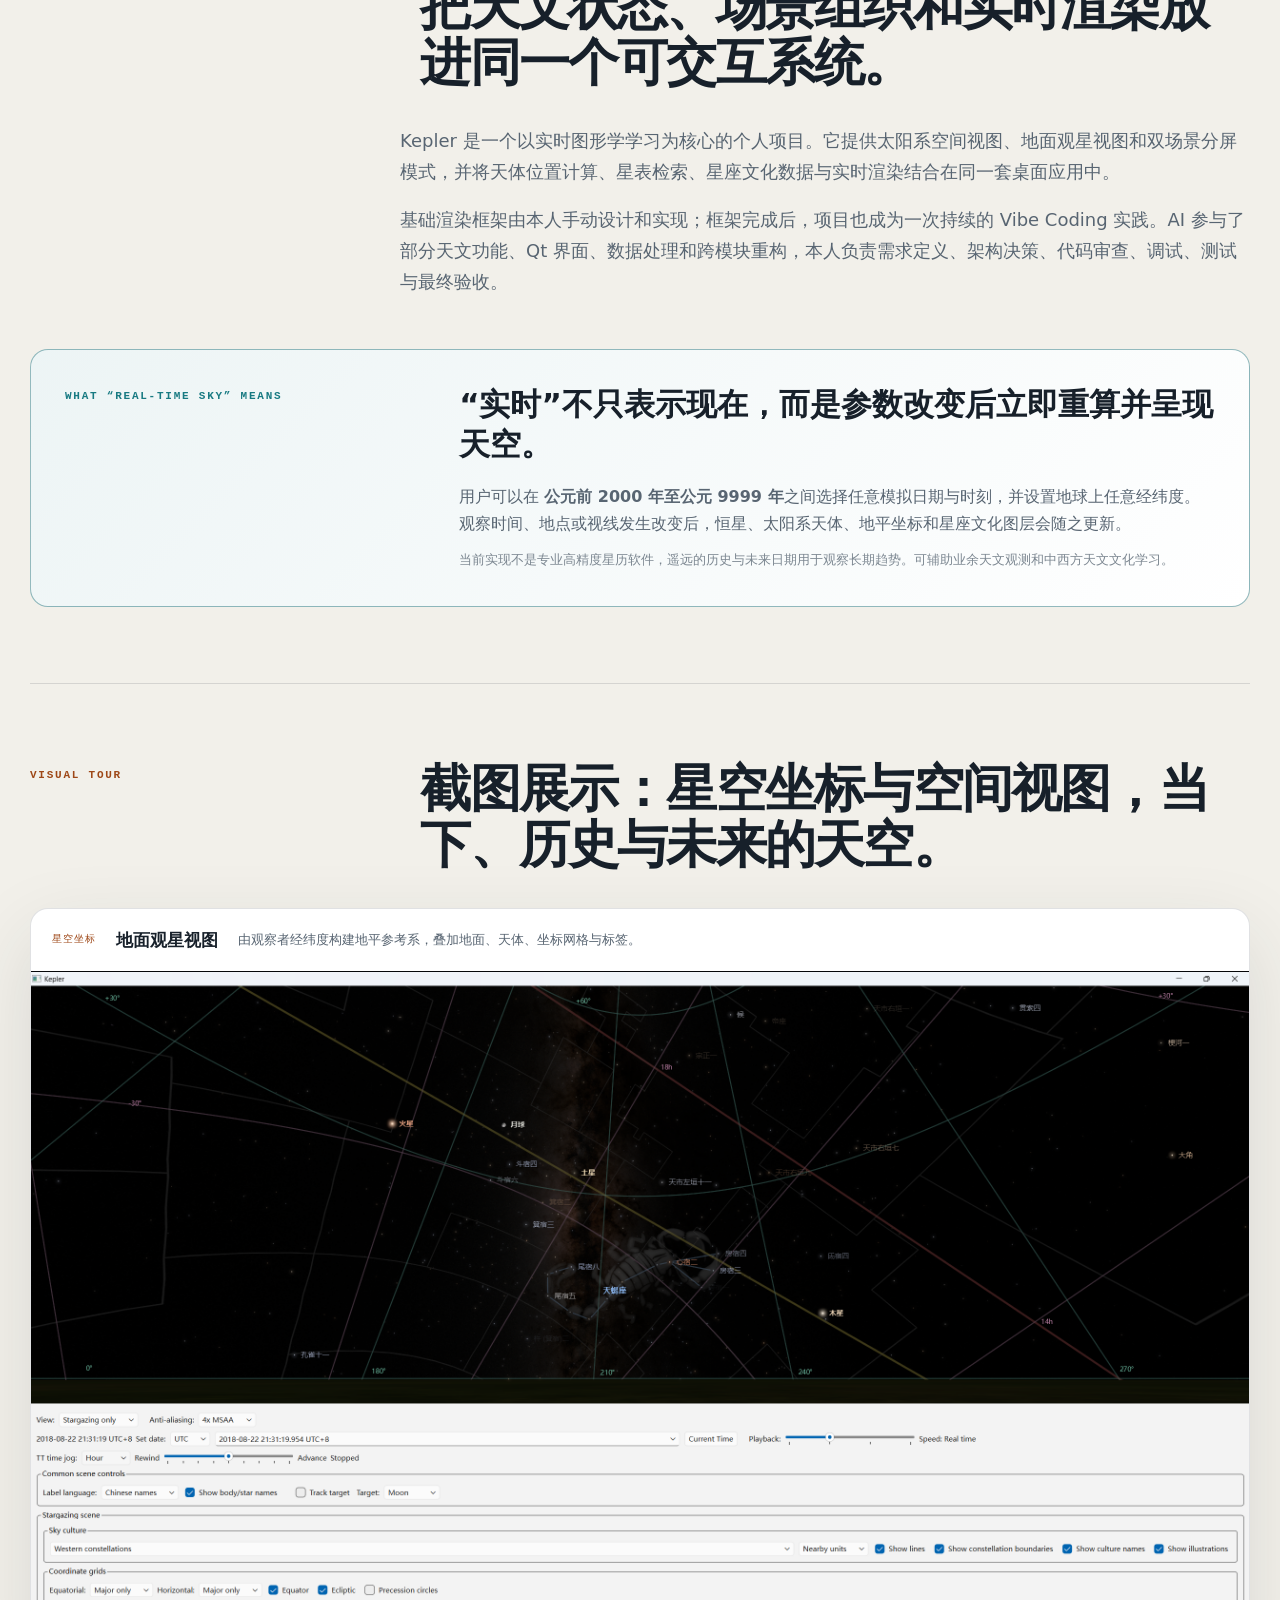
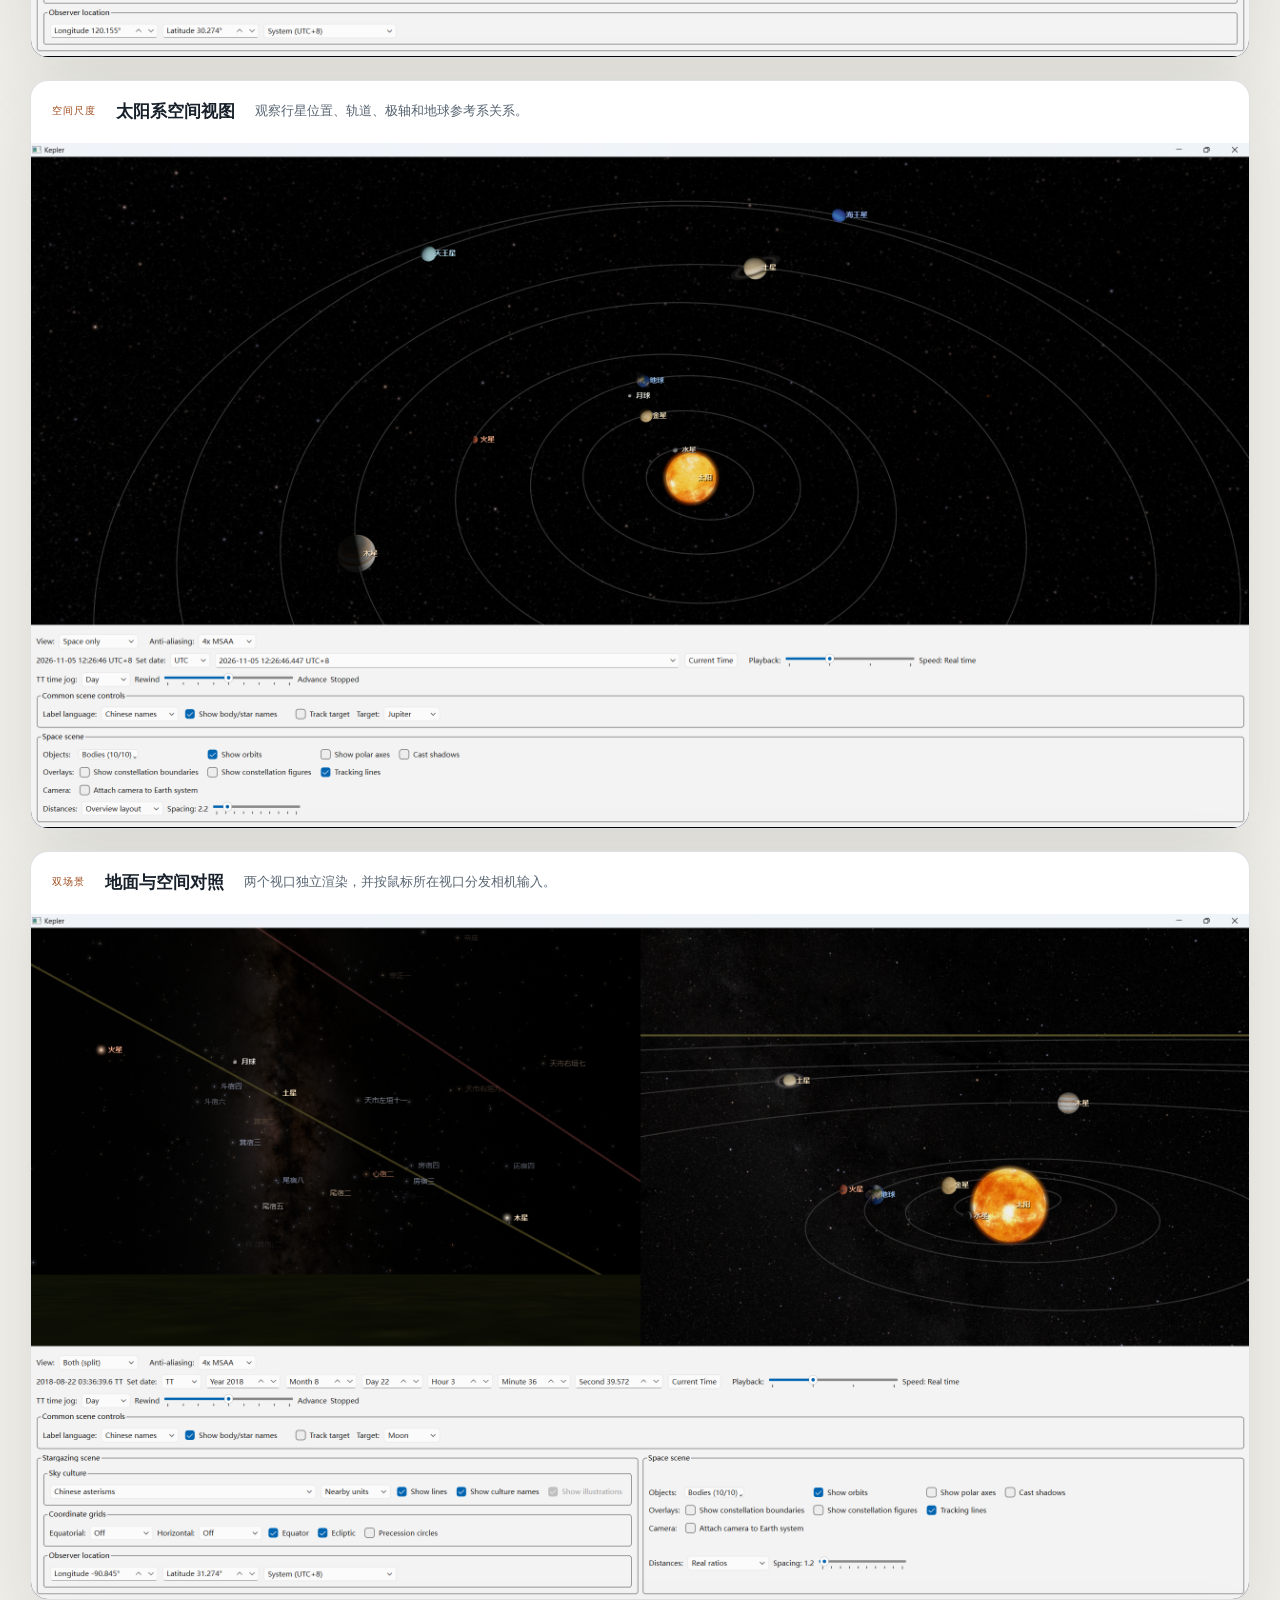
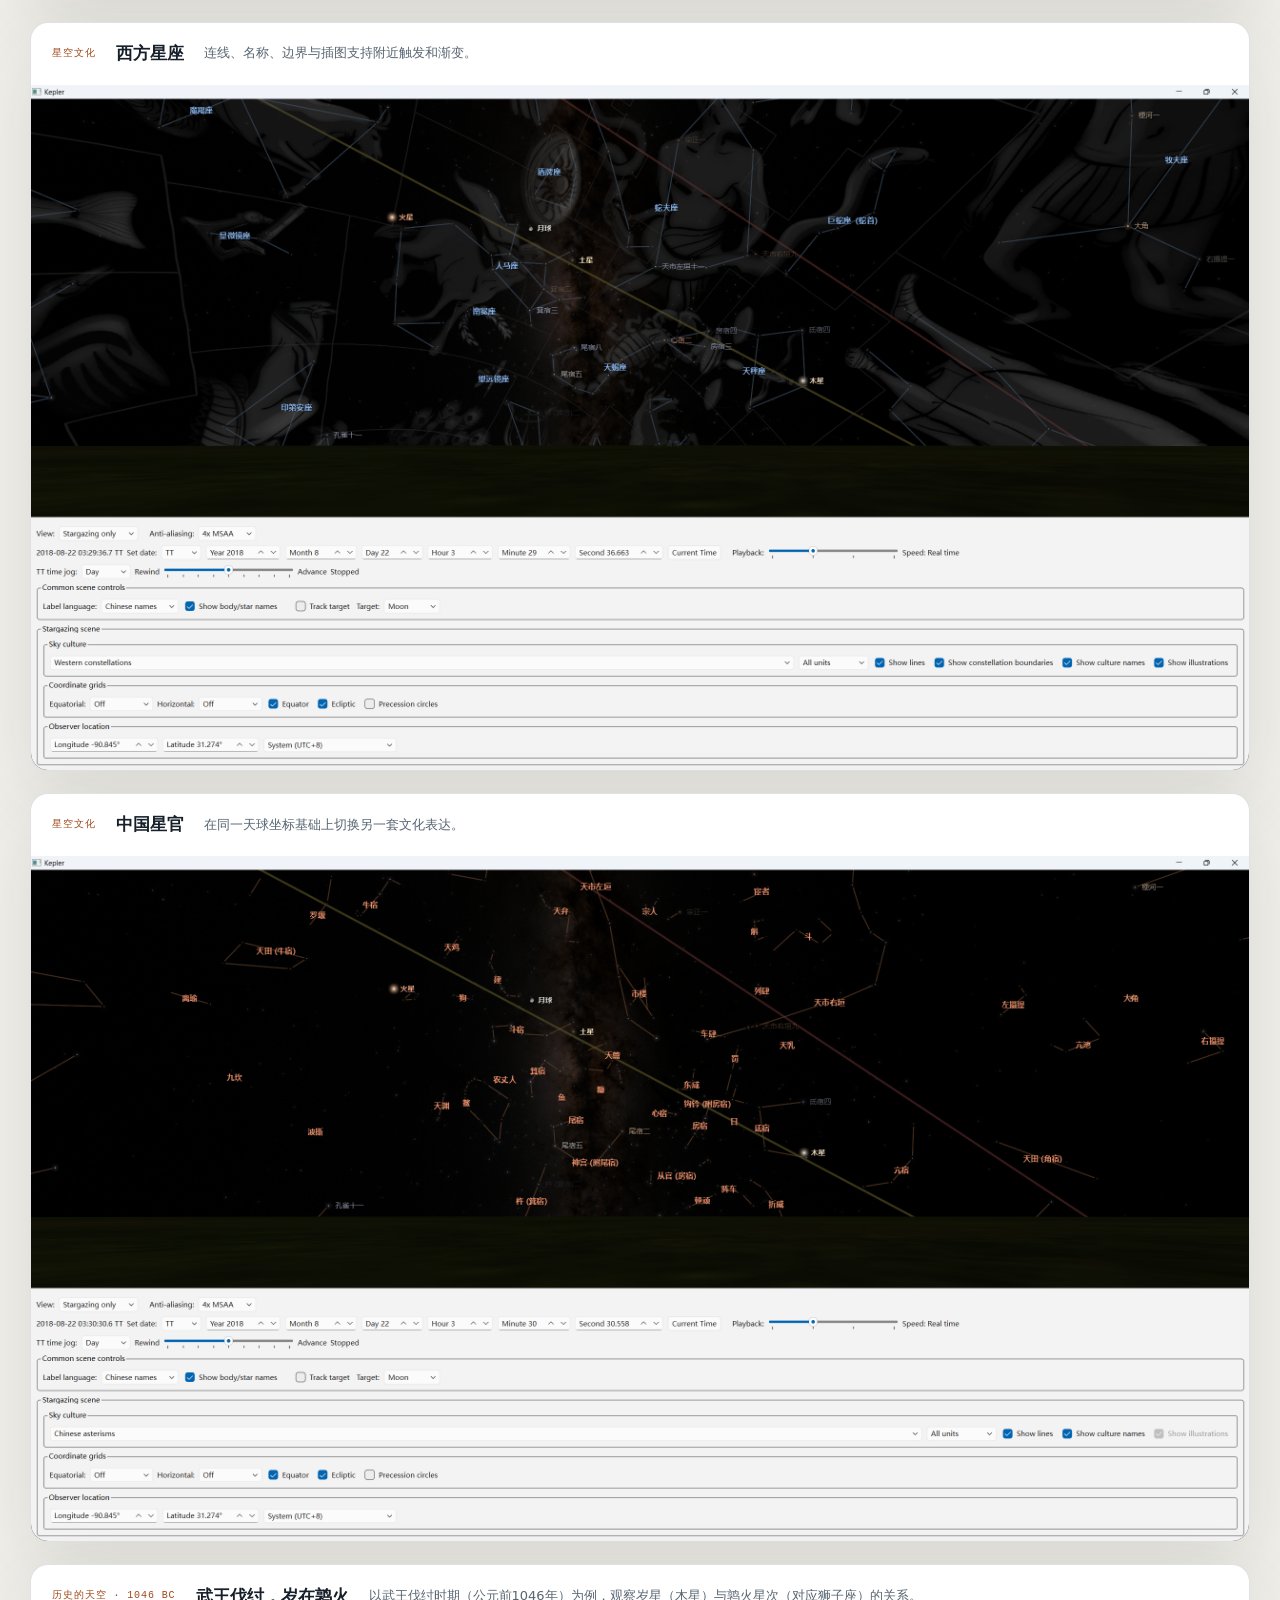
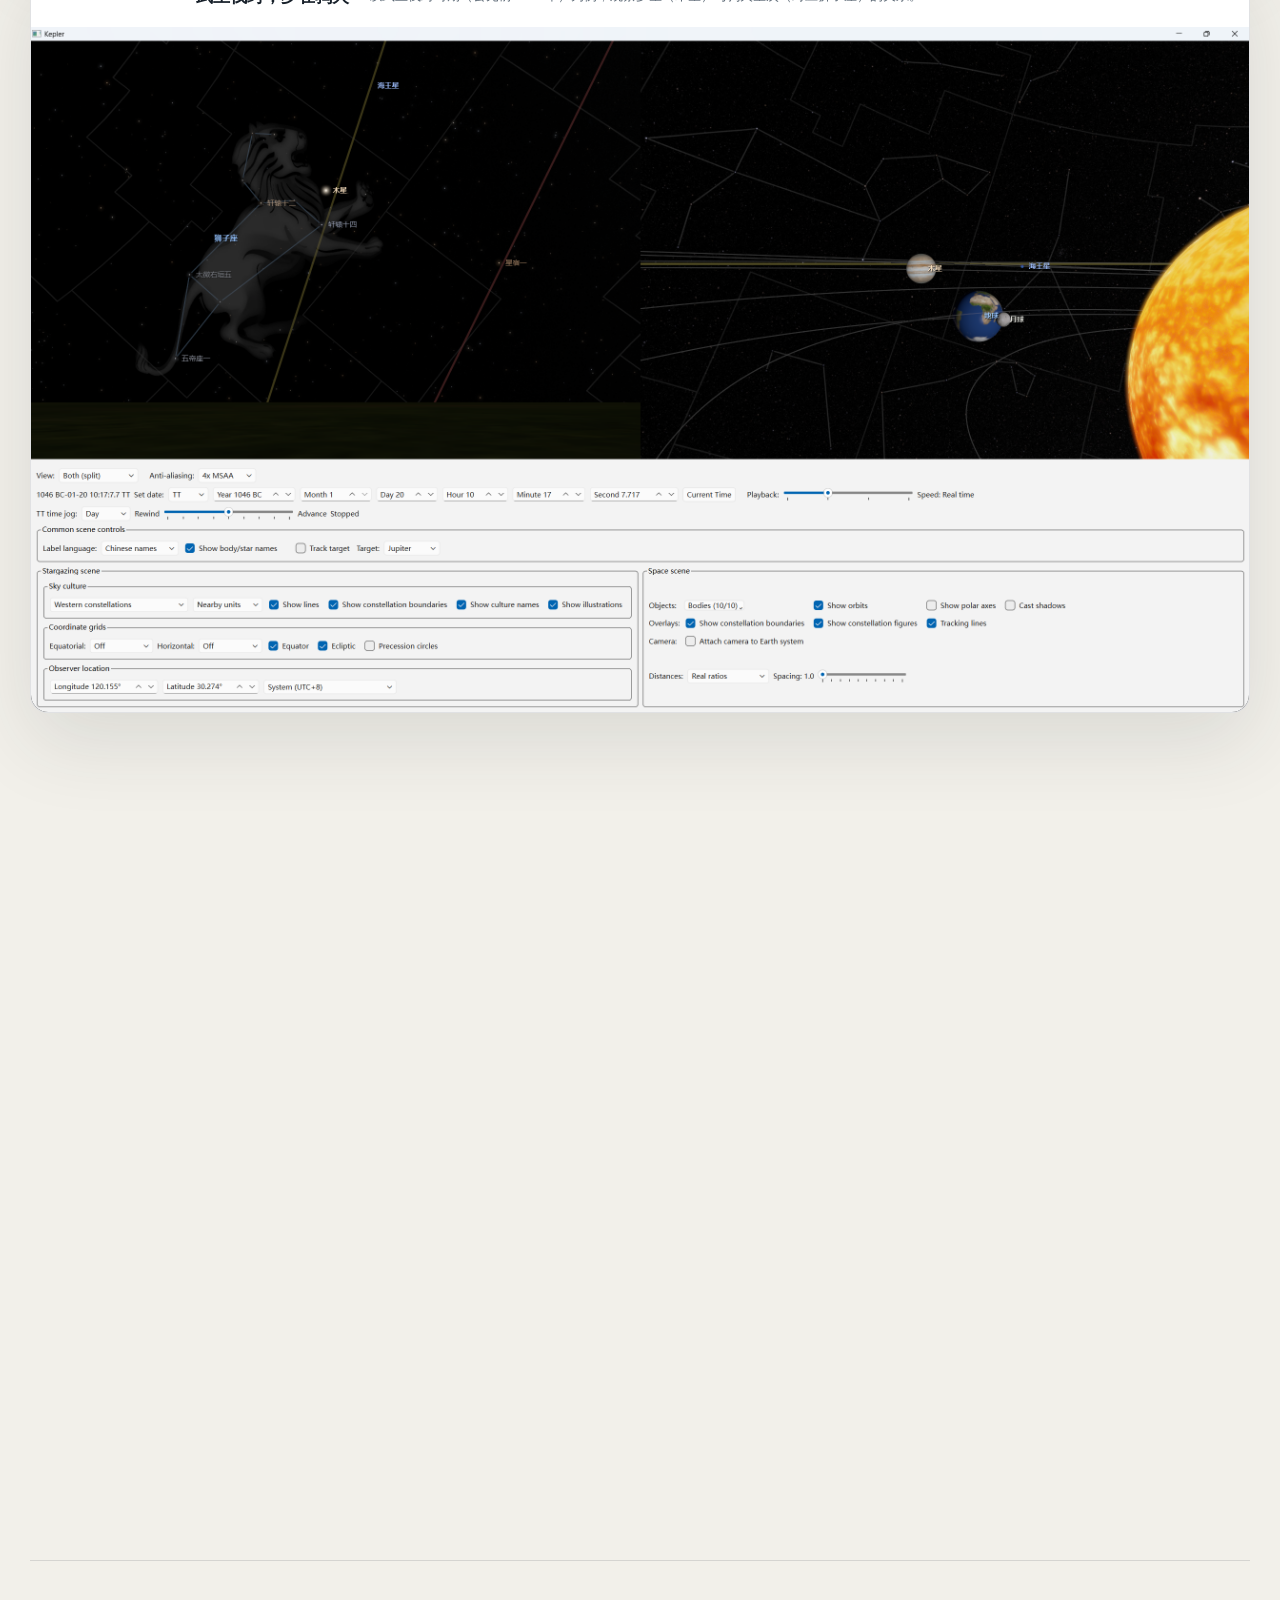
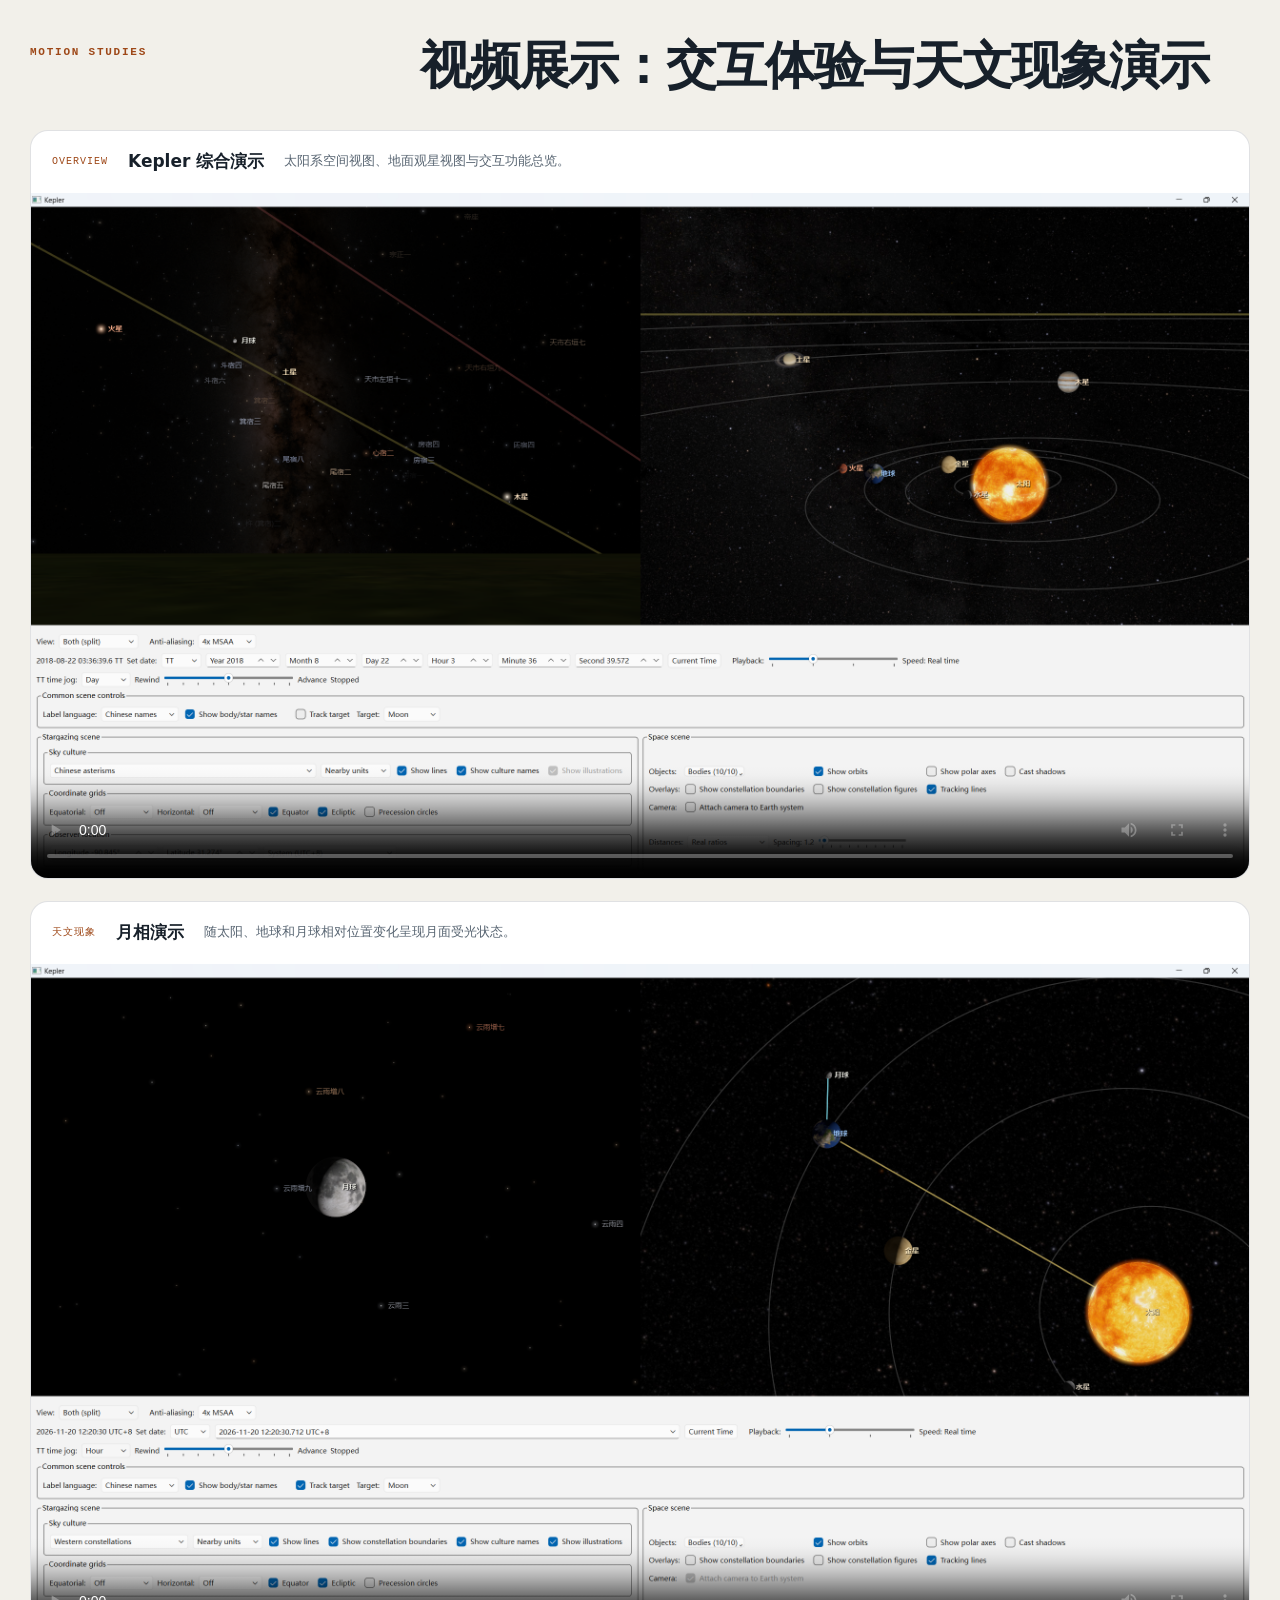
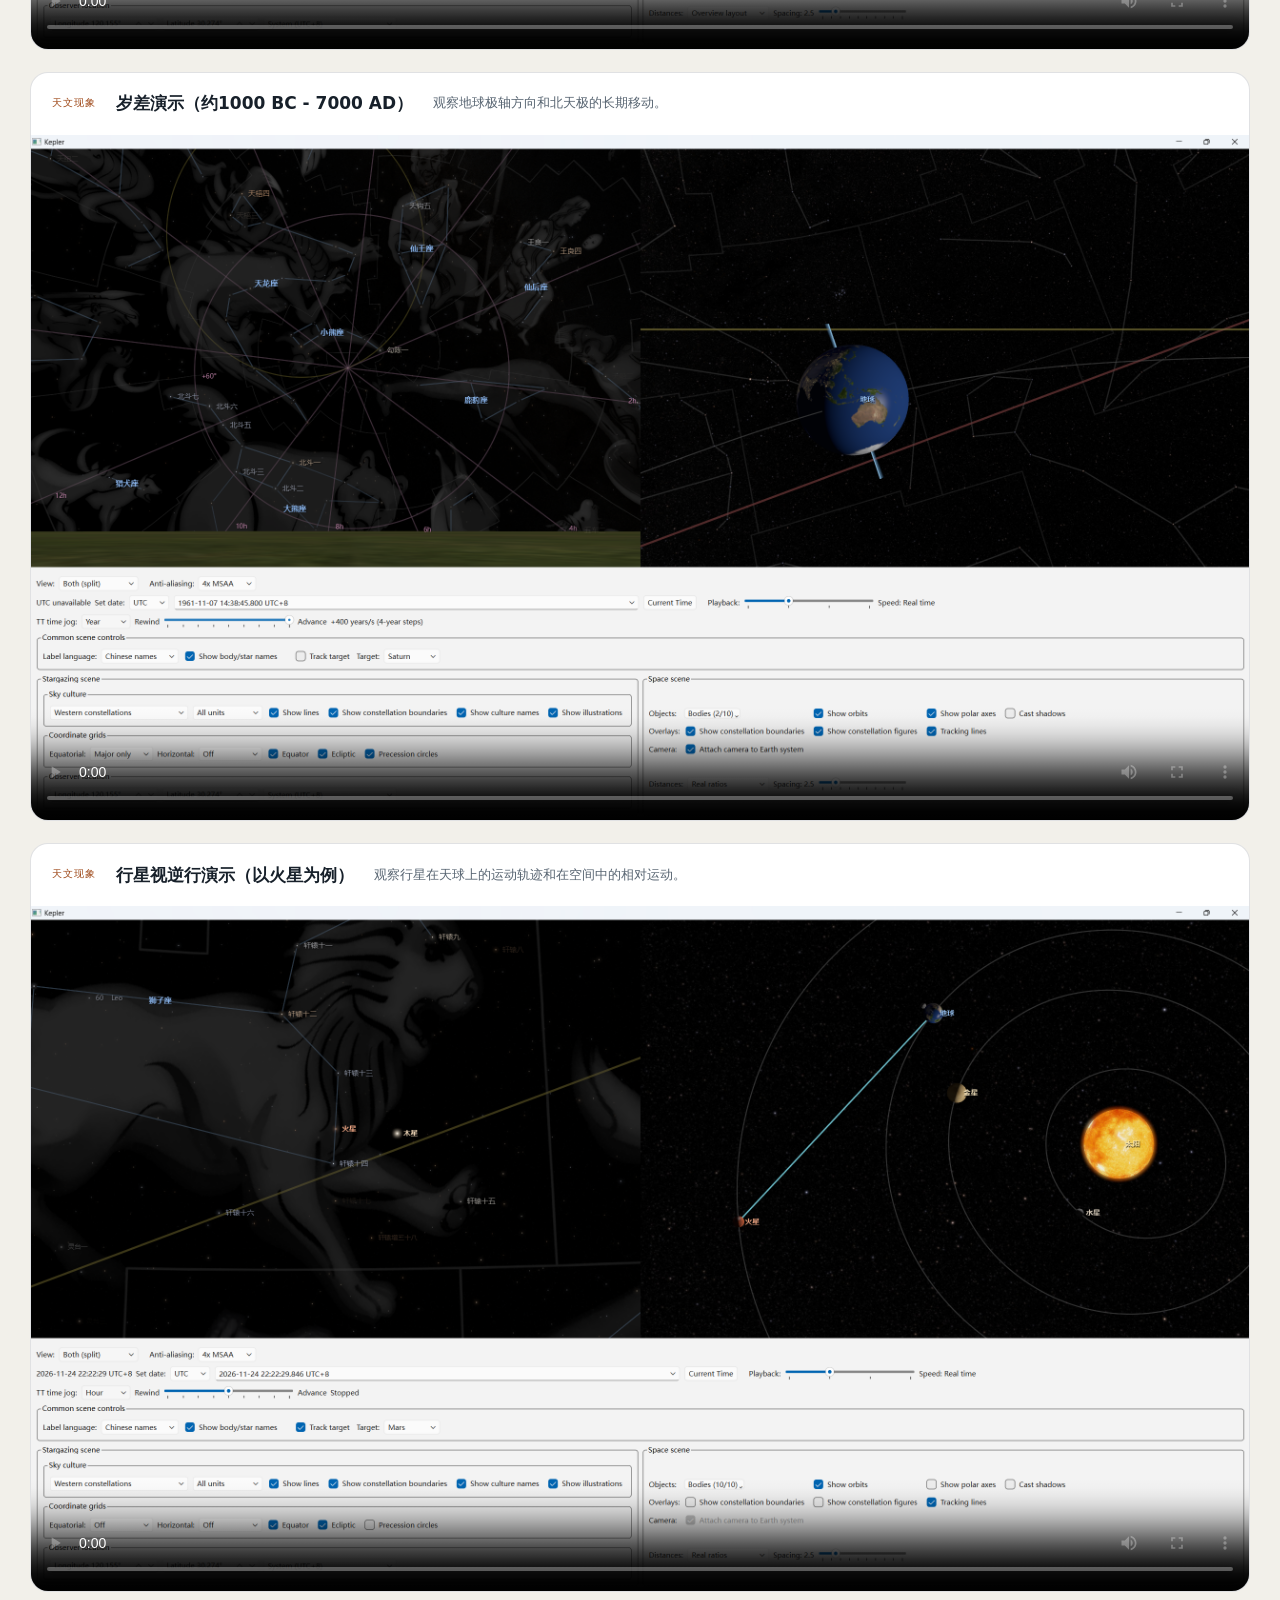
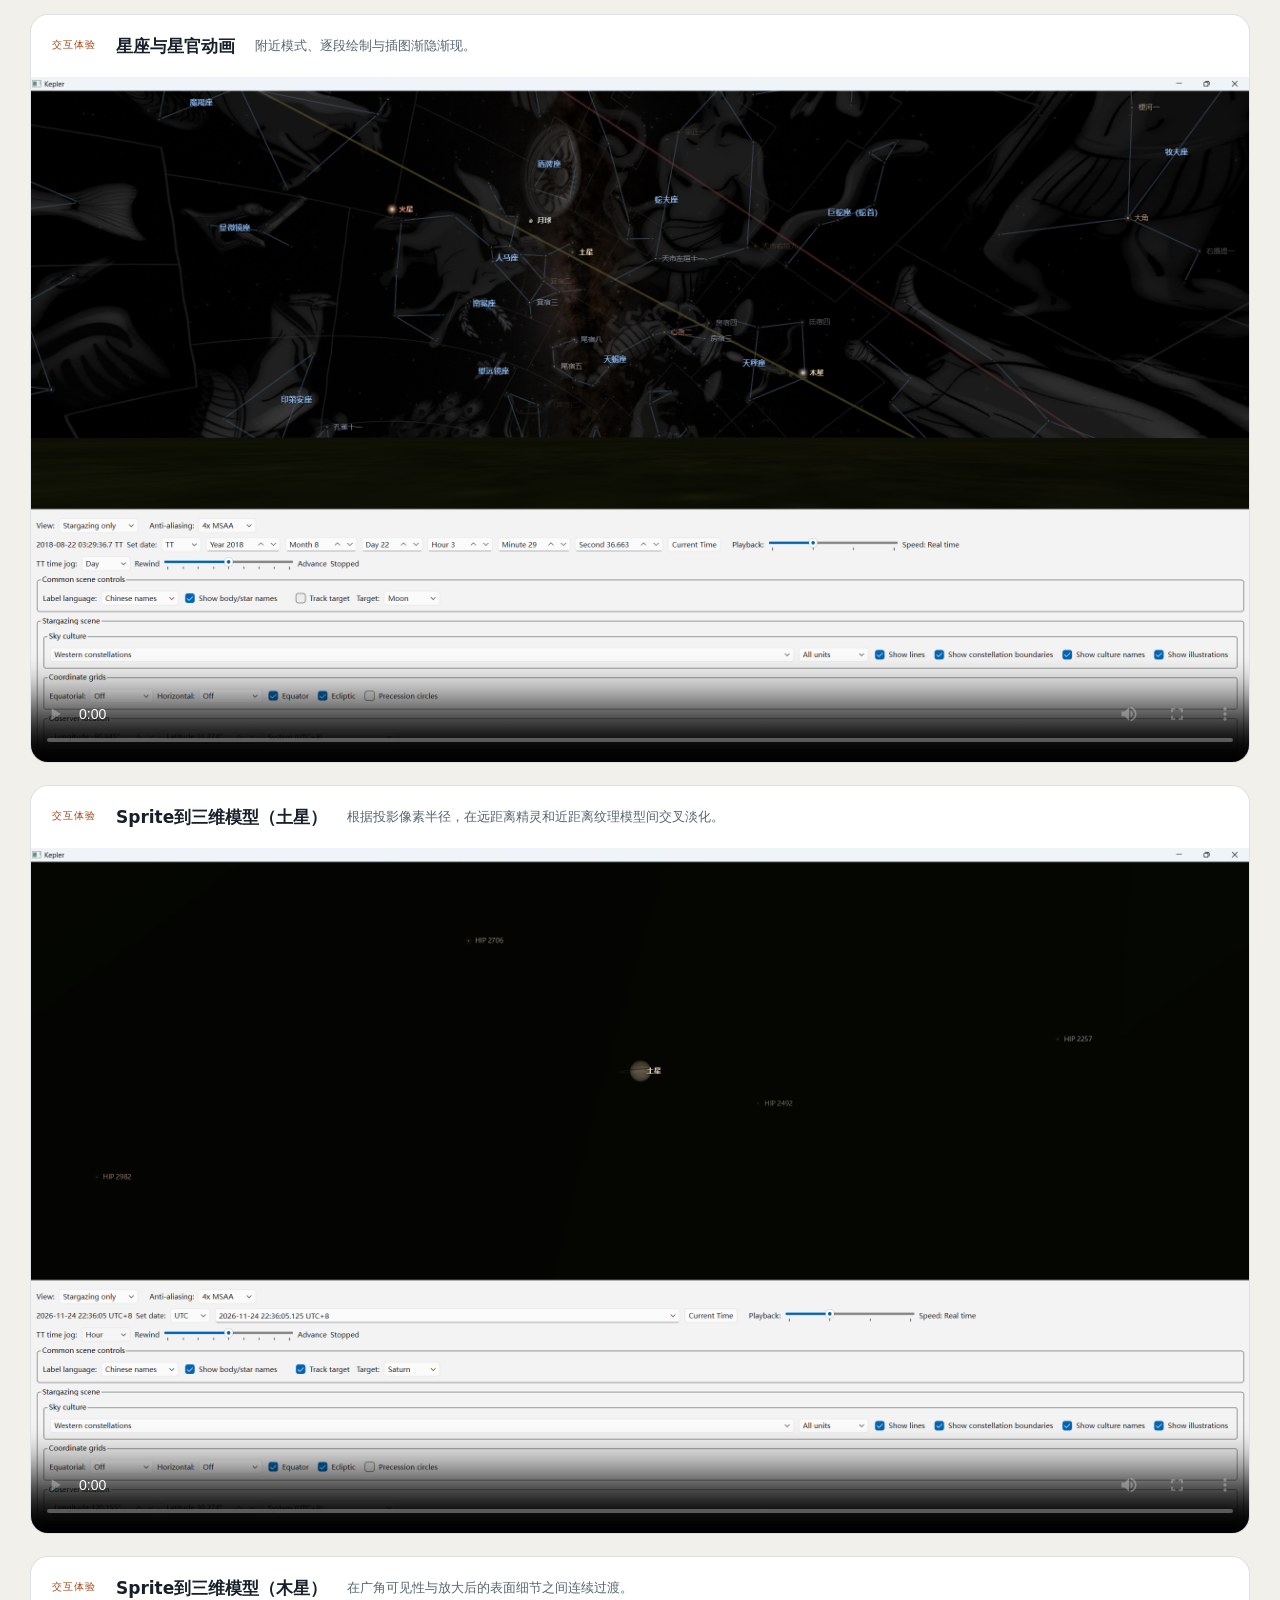
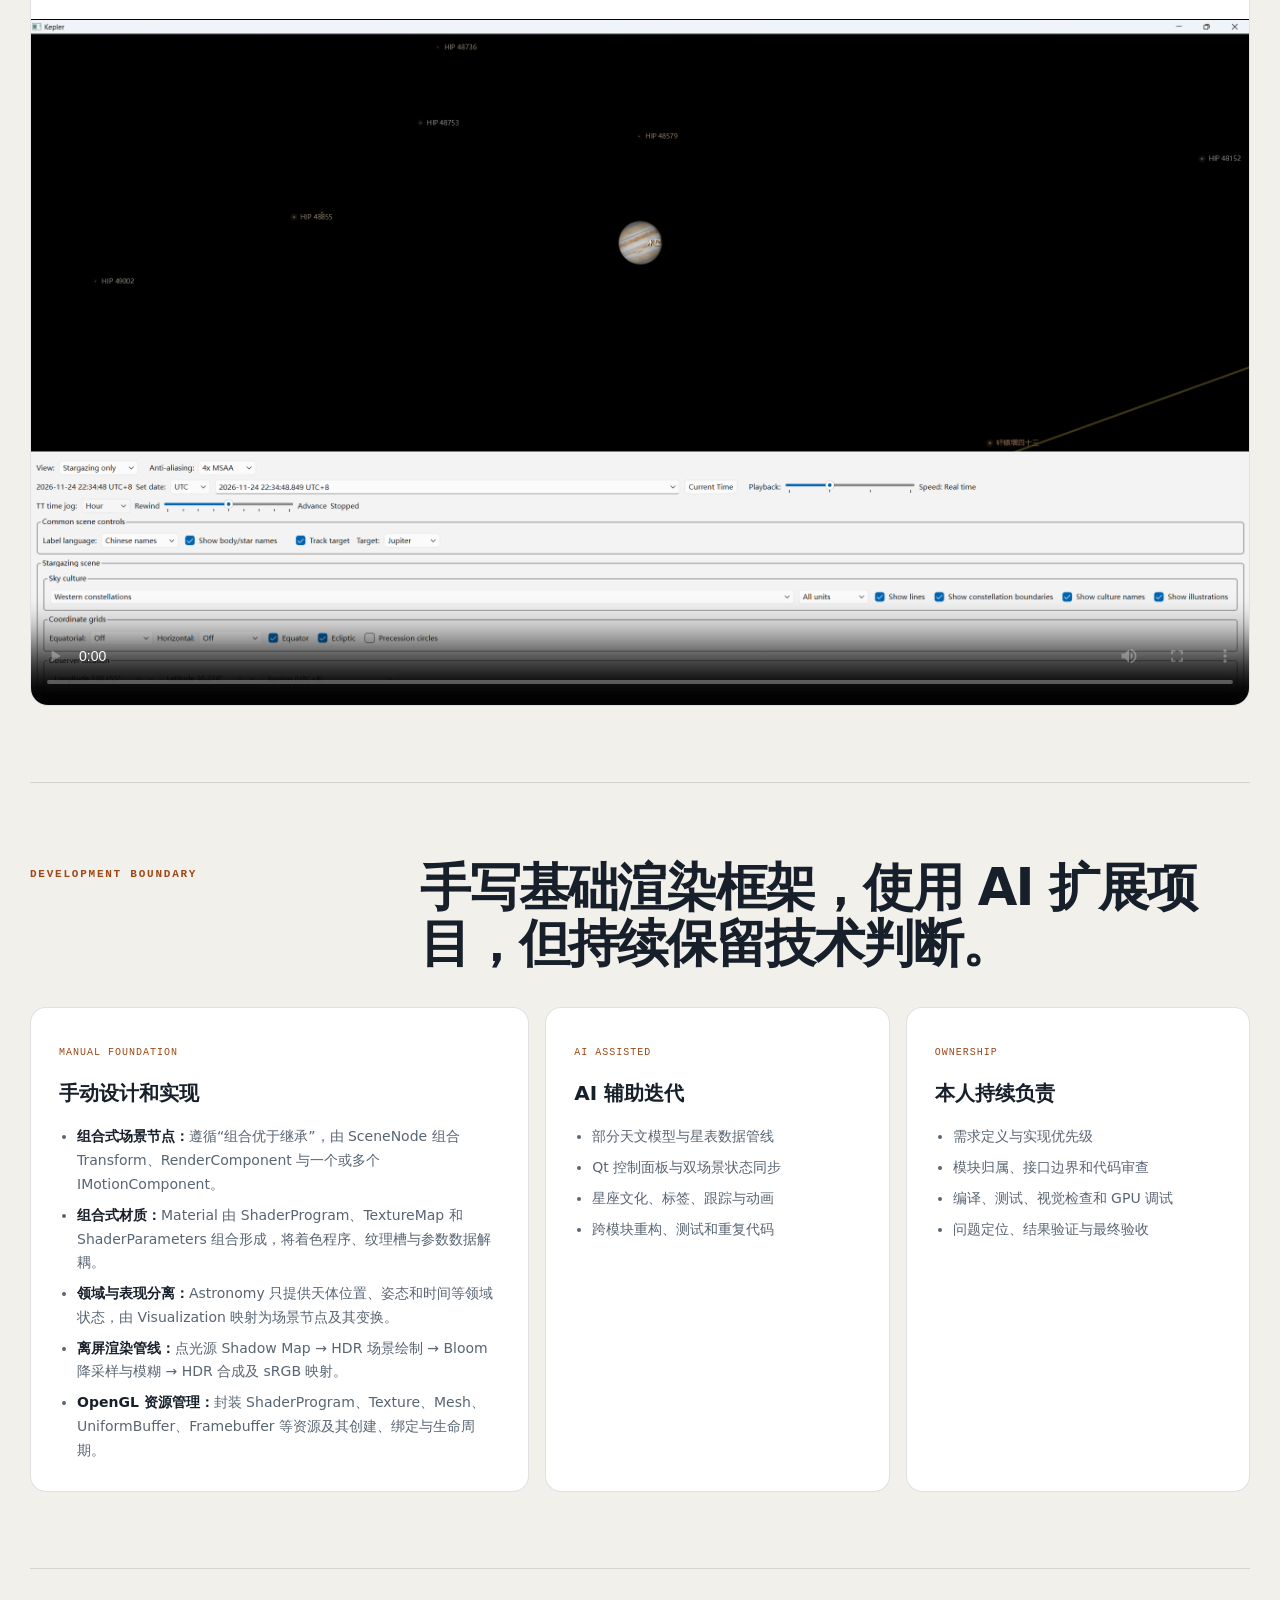
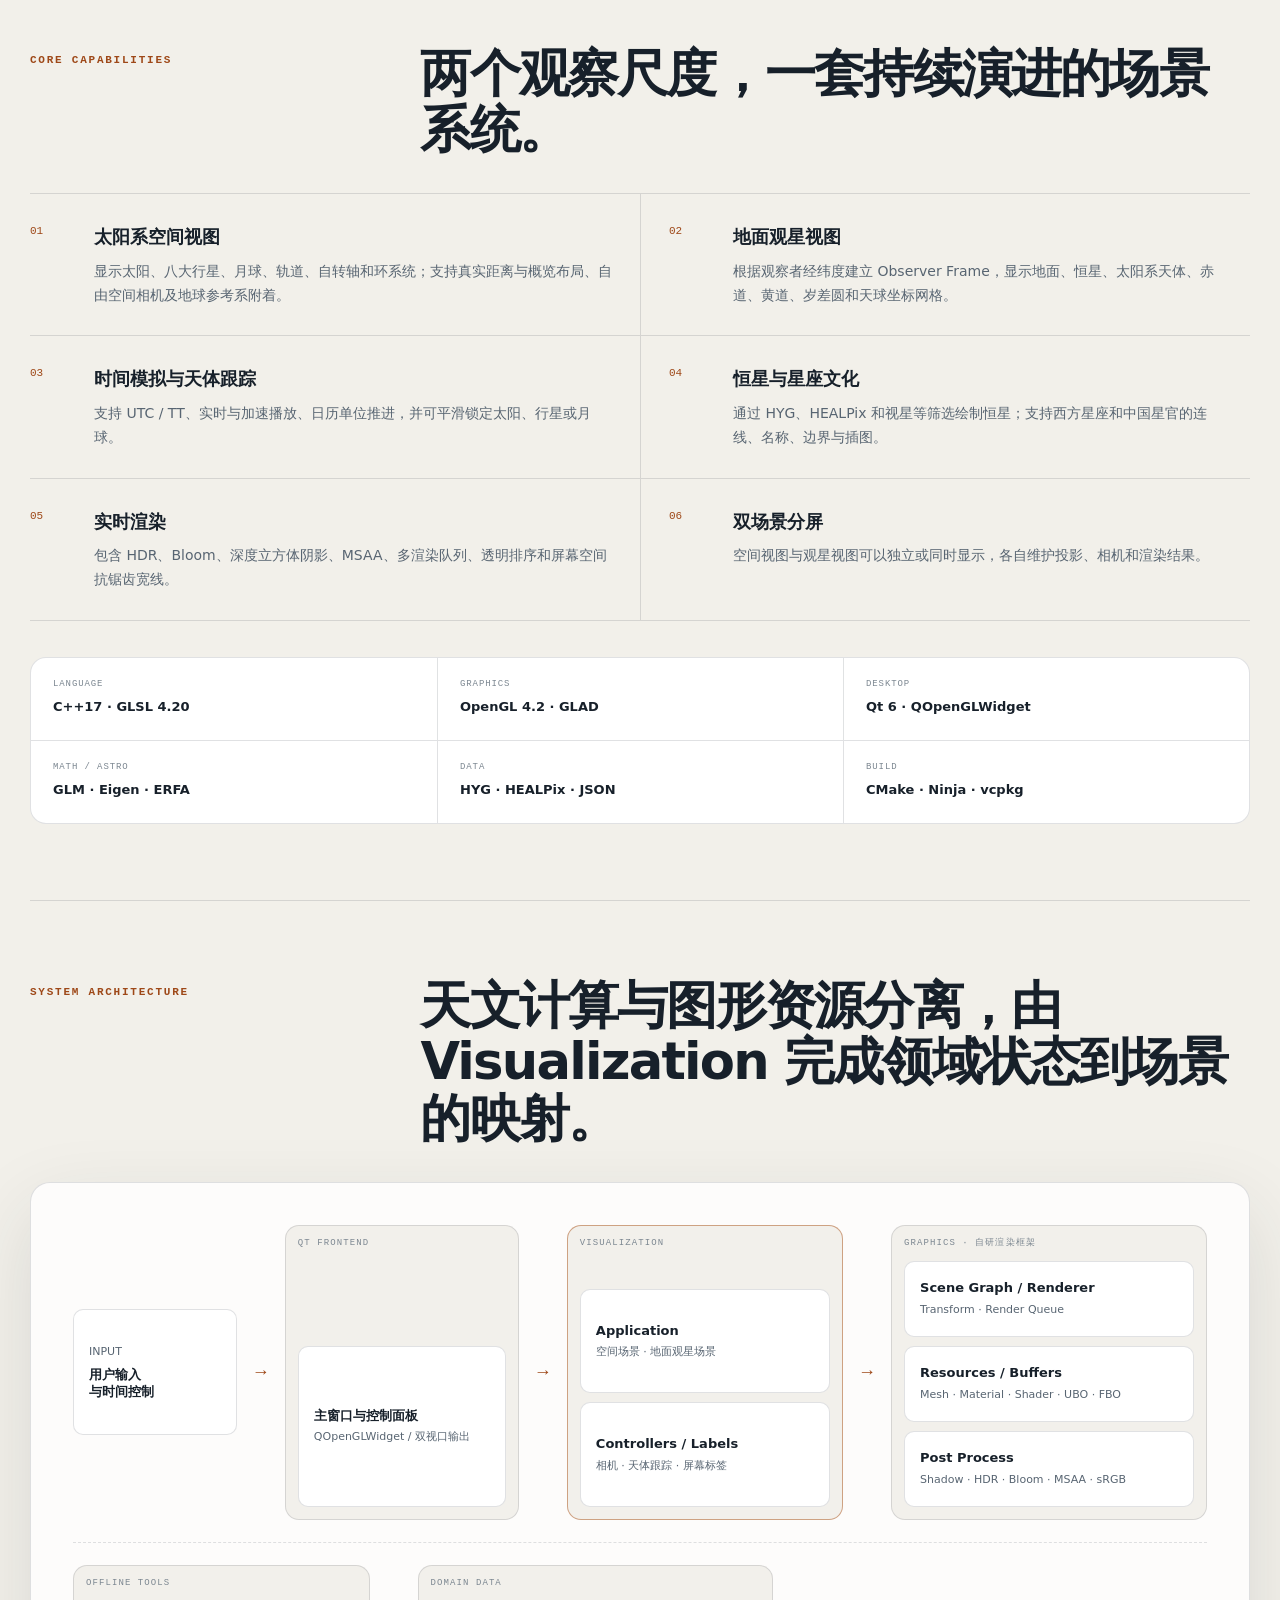
==== commit 80a8574f: "Publish portfolio website" ====
--- a/projects/kepler/index.html
+++ b/projects/kepler/index.html
@@ -10,7 +10,7 @@
   <link rel="stylesheet" href="../../assets/css/style.css">
   <script src="../../assets/js/main.js" defer></script>
 </head>
-<body class="project-page">
+<body class="project-page kepler-page">
   <a class="skip-link" href="#main">跳到主要内容</a>
   <nav class="project-nav" aria-label="项目导航">
     <a href="../../">← 返回作品集</a>
@@ -27,144 +27,243 @@
         <span class="archive-status">CURRENT FOCUS</span>
         <div class="project-facts">
           <div><small>ROLE</small><strong>独立开发 / 架构与验收</strong></div>
-          <div><small>STACK</small><strong>C++17 · OpenGL · Qt 6</strong></div>
-          <div><small>FOCUS</small><strong>实时渲染与可视化</strong></div>
-          <div><small>SOURCE</small><strong>Private · 面试可展示</strong></div>
-        </div>
-      </div>
-
-      <div class="project-hero-art visual-kepler reveal" aria-hidden="true">
-        <div class="space-field"></div>
-        <div class="sun"></div>
-        <div class="orbit orbit-1"><i></i></div>
-        <div class="orbit orbit-2"><i></i></div>
-        <div class="orbit orbit-3"><i></i></div>
-        <span class="visual-label">J2000 / OPENGL 4.2</span>
-      </div>
+          <div><small>STACK</small><strong>C++17 · OpenGL 4.2 · Qt 6</strong></div>
+          <div><small>FOCUS</small><strong>实时渲染与天文可视化</strong></div>
+          <div><small>SOURCE</small><strong>In Progress</strong></div>
+        </div>
+      </div>
+      <figure class="project-hero-art kepler-hero-media reveal">
+        <figcaption><span>STARGAZING / SPACE</span><strong>同一时刻，两种观察尺度</strong></figcaption>
+        <img src="media/screenshots/realtime-sky-space-comparison.png" alt="Kepler 地面观星与太阳系空间对照视图">
+      </figure>
     </header>
 
-    <section class="detail-section section-shell">
+    <section class="detail-section section-shell kepler-intro" id="overview">
       <div class="detail-heading reveal">
         <p class="eyebrow">OVERVIEW</p>
-        <h2>在同一应用中连接天文状态、场景组织与实时渲染。</h2>
-      </div>
-      <p class="detail-copy reveal">
-        Kepler 提供太阳系空间视图、地面观星视图和双场景分屏模式。Qt 前端负责
-        交互与模拟时钟，天文模块提供天体状态，Visualization 将结果映射到场景图，
-        最终由自研 Graphics 模块完成渲染与后处理。
-      </p>
-    </section>
-
-    <section class="detail-section section-shell">
-      <div class="detail-heading reveal">
-        <p class="eyebrow">DEMO</p>
-        <h2>视频文件就位后，播放器会自动替换当前占位区域。</h2>
-      </div>
-      <div class="media-frame reveal" data-video-frame>
-        <video controls preload="metadata" playsinline>
+        <h2>把天文状态、场景组织和实时渲染放进同一个可交互系统。</h2>
+      </div>
+      <div class="kepler-prose kepler-prose-lead reveal">
+        <p>Kepler 是一个以实时图形学学习为核心的个人项目。它提供太阳系空间视图、地面观星视图和双场景分屏模式，并将天体位置计算、星表检索、星座文化数据与实时渲染结合在同一套桌面应用中。</p>
+        <p>基础渲染框架由本人手动设计和实现；框架完成后，项目也成为一次持续的 Vibe Coding 实践。AI 参与了部分天文功能、Qt 界面、数据处理和跨模块重构，本人负责需求定义、架构决策、代码审查、调试、测试与最终验收。</p>
+      </div>
+      <aside class="realtime-definition reveal" aria-label="实时星空的含义">
+        <p class="eyebrow">WHAT “REAL-TIME SKY” MEANS</p>
+        <h3>“实时”不只表示现在，而是参数改变后立即重算并呈现天空。</h3>
+        <p>用户可以在 <strong>公元前 2000 年至公元 9999 年</strong>之间选择任意模拟日期与时刻，并设置地球上任意经纬度。观察时间、地点或视线发生改变后，恒星、太阳系天体、地平坐标和星座文化图层会随之更新。</p>
+        <small>当前实现不是专业高精度星历软件，遥远的历史与未来日期用于观察长期趋势。可辅助业余天文观测和中西方天文文化学习。</small>
+      </aside>
+    </section>
+
+    <section class="detail-section section-shell" id="screenshots">
+      <div class="detail-heading reveal">
+        <p class="eyebrow">VISUAL TOUR</p>
+        <h2>截图展示：星空坐标与空间视图，当下、历史与未来的天空。</h2>
+      </div>
+      <div class="kepler-gallery">
+        <figure class="kepler-shot kepler-shot-wide reveal">
+          <figcaption><span>星空坐标</span><strong>地面观星视图</strong><p>由观察者经纬度构建地平参考系，叠加地面、天体、坐标网格与标签。</p></figcaption>
+          <img loading="lazy" src="media/screenshots/realtime-sky-ground-observer.png" alt="Kepler 地面观星视图">
+        </figure>
+        <figure class="kepler-shot reveal">
+          <figcaption><span>空间尺度</span><strong>太阳系空间视图</strong><p>观察行星位置、轨道、极轴和地球参考系关系。</p></figcaption>
+          <img loading="lazy" src="media/screenshots/realtime-sky-solar-system.png" alt="Kepler 太阳系空间视图">
+        </figure>
+        <figure class="kepler-shot reveal">
+          <figcaption><span>双场景</span><strong>地面与空间对照</strong><p>两个视口独立渲染，并按鼠标所在视口分发相机输入。</p></figcaption>
+          <img loading="lazy" src="media/screenshots/realtime-sky-space-comparison.png" alt="Kepler 观星和空间分屏对照">
+        </figure>
+        <figure class="kepler-shot reveal">
+          <figcaption><span>星空文化</span><strong>西方星座</strong><p>连线、名称、边界与插图支持附近触发和渐变。</p></figcaption>
+          <img loading="lazy" src="media/screenshots/realtime-sky-western-constellations.png" alt="Kepler 西方星座显示">
+        </figure>
+        <figure class="kepler-shot reveal">
+          <figcaption><span>星空文化</span><strong>中国星官</strong><p>在同一天球坐标基础上切换另一套文化表达。</p></figcaption>
+          <img loading="lazy" src="media/screenshots/realtime-sky-chinese-asterisms.png" alt="Kepler 中国星官显示">
+        </figure>
+        <figure class="kepler-shot reveal">
+          <figcaption><span>历史的天空 · 1046 BC</span><strong>武王伐纣，岁在鹑火</strong><p>以武王伐纣时期（公元前1046年）为例，观察岁星（木星）与鹑火星次（对应狮子座）的关系。</p></figcaption>
+          <img loading="lazy" src="media/screenshots/historical-sky-1046-bc.png" alt="公元前1046年武王伐纣时期的天空模拟">
+        </figure>
+        <figure class="kepler-shot reveal">
+          <figcaption><span>未来的天空 · 约 7500 AD</span><strong>天钩五成为北极星</strong><p>通过长期岁差观察北天极附近恒星角色的变化。</p></figcaption>
+          <img loading="lazy" src="media/screenshots/future-sky-7500-polaris.png" alt="公元7500年前后天钩五接近北天极的天空模拟">
+        </figure>
+      </div>
+    </section>
+
+    <section class="detail-section section-shell" id="videos">
+      <div class="detail-heading reveal">
+        <p class="eyebrow">MOTION STUDIES</p>
+        <h2>视频展示：交互体验与天文现象演示</h2>
+      </div>
+      <article class="kepler-video kepler-video-featured reveal">
+        <div><span>OVERVIEW</span><h3>Kepler 综合演示</h3><p>太阳系空间视图、地面观星视图与交互功能总览。</p></div>
+        <video controls preload="metadata" playsinline poster="media/screenshots/realtime-sky-space-comparison.png">
           <source src="media/kepler-demo.mp4" type="video/mp4">
+          当前浏览器不支持 MP4 视频播放。
         </video>
-        <div class="media-placeholder">
-          <div>
-            <span class="media-placeholder-mark" aria-hidden="true">▶</span>
-            <h3>Kepler Demo</h3>
-            <p>将 H.264 MP4 视频放到 <code>projects/kepler/media/kepler-demo.mp4</code></p>
-          </div>
-        </div>
-      </div>
-    </section>
-
-    <section class="detail-section section-shell">
-      <div class="detail-heading reveal">
-        <p class="eyebrow">CAPABILITIES</p>
+      </article>
+      <div class="kepler-video-grid">
+        <article class="kepler-video reveal">
+          <div><span>天文现象</span><h3>月相演示</h3><p>随太阳、地球和月球相对位置变化呈现月面受光状态。</p></div>
+          <video controls preload="metadata" playsinline poster="media/screenshots/moon-phase.png"><source src="media/videos/moon-phases.mp4" type="video/mp4"></video>
+        </article>
+        <article class="kepler-video reveal">
+          <div><span>天文现象</span><h3>岁差演示（约1000 BC - 7000 AD）</h3><p>观察地球极轴方向和北天极的长期移动。</p></div>
+          <video controls preload="metadata" playsinline poster="media/screenshots/precession.png"><source src="media/videos/precession-demo.mp4" type="video/mp4"></video>
+        </article>
+        <article class="kepler-video reveal">
+          <div><span>天文现象</span><h3>行星视逆行演示（以火星为例）</h3><p>观察行星在天球上的运动轨迹和在空间中的相对运动。</p></div>
+          <video controls preload="metadata" playsinline poster="media/screenshots/mars-track.png"><source src="media/videos/mars-track.mp4" type="video/mp4"></video>
+        </article>
+        <article class="kepler-video reveal">
+          <div><span>交互体验</span><h3>星座与星官动画</h3><p>附近模式、逐段绘制与插图渐隐渐现。</p></div>
+          <video controls preload="metadata" playsinline poster="media/screenshots/realtime-sky-western-constellations.png"><source src="media/videos/sky-culture-animation.mp4" type="video/mp4"></video>
+        </article>
+        <article class="kepler-video reveal">
+          <div><span>交互体验</span><h3>Sprite到三维模型（土星）</h3><p>根据投影像素半径，在远距离精灵和近距离纹理模型间交叉淡化。</p></div>
+          <video controls preload="metadata" playsinline poster="media/screenshots/saturn-zoomed-in.png"><source src="media/videos/planet-lod-saturn.mp4" type="video/mp4"></video>
+        </article>
+        <article class="kepler-video reveal">
+          <div><span>交互体验</span><h3>Sprite到三维模型（木星）</h3><p>在广角可见性与放大后的表面细节之间连续过渡。</p></div>
+          <video controls preload="metadata" playsinline poster="media/screenshots/jupiter-zoomed-in.png"><source src="media/videos/planet-lod-jupiter.mp4" type="video/mp4"></video>
+        </article>
+      </div>
+    </section>
+
+    <section class="detail-section section-shell" id="development">
+      <div class="detail-heading reveal">
+        <p class="eyebrow">DEVELOPMENT BOUNDARY</p>
+        <h2>手写基础渲染框架，使用 AI 扩展项目，但持续保留技术判断。</h2>
+      </div>
+      <div class="kepler-ownership">
+        <article class="reveal"><span>MANUAL FOUNDATION</span><h3>手动设计和实现</h3><ul><li><strong>组合式场景节点：</strong>遵循“组合优于继承”，由 SceneNode 组合 Transform、RenderComponent 与一个或多个 IMotionComponent。</li><li><strong>组合式材质：</strong>Material 由 ShaderProgram、TextureMap 和 ShaderParameters 组合形成，将着色程序、纹理槽与参数数据解耦。</li><li><strong>领域与表现分离：</strong>Astronomy 只提供天体位置、姿态和时间等领域状态，由 Visualization 映射为场景节点及其变换。</li><li><strong>离屏渲染管线：</strong>点光源 Shadow Map → HDR 场景绘制 → Bloom 降采样与模糊 → HDR 合成及 sRGB 映射。</li><li><strong>OpenGL 资源管理：</strong>封装 ShaderProgram、Texture、Mesh、UniformBuffer、Framebuffer 等资源及其创建、绑定与生命周期。</li></ul></article>
+        <article class="reveal"><span>AI ASSISTED</span><h3>AI 辅助迭代</h3><ul><li>部分天文模型与星表数据管线</li><li>Qt 控制面板与双场景状态同步</li><li>星座文化、标签、跟踪与动画</li><li>跨模块重构、测试和重复代码</li></ul></article>
+        <article class="reveal"><span>OWNERSHIP</span><h3>本人持续负责</h3><ul><li>需求定义与实现优先级</li><li>模块归属、接口边界和代码审查</li><li>编译、测试、视觉检查和 GPU 调试</li><li>问题定位、结果验证与最终验收</li></ul></article>
+      </div>
+    </section>
+
+    <section class="detail-section section-shell" id="capabilities">
+      <div class="detail-heading reveal">
+        <p class="eyebrow">CORE CAPABILITIES</p>
         <h2>两个观察尺度，一套持续演进的场景系统。</h2>
       </div>
-      <div class="feature-list">
-        <article class="feature-item reveal"><span>01</span><h3>双场景与分屏</h3><p>空间视图和地面观星视图独立更新、渲染和接收相机输入，也可以等分显示。</p></article>
-        <article class="feature-item reveal"><span>02</span><h3>天体状态</h3><p>使用 VSOP87A、ELP/MPP02 与 IAU 定向模型驱动行星、月球和自转姿态。</p></article>
-        <article class="feature-item reveal"><span>03</span><h3>星空数据</h3><p>将 HYG 星表预处理为二进制数据，通过 HEALPix 与视星等动态筛选可见恒星。</p></article>
-        <article class="feature-item reveal"><span>04</span><h3>实时渲染</h3><p>包含 HDR、Bloom、深度立方体阴影、MSAA、透明排序和屏幕空间抗锯齿宽线。</p></article>
-        <article class="feature-item reveal"><span>05</span><h3>星座文化</h3><p>展示西方星座与中国星官的连线、名称、边界、插图和附近触发动画。</p></article>
-        <article class="feature-item reveal"><span>06</span><h3>时间与跟踪</h3><p>支持 UTC/TT、日历单位推进、观察者经纬度和太阳系天体平滑跟踪。</p></article>
-      </div>
-    </section>
-
-    <section class="detail-section section-shell">
-      <div class="detail-heading reveal">
-        <p class="eyebrow">ARCHITECTURE</p>
-        <h2>天文计算与图形资源分离，由可视化层完成映射。</h2>
-      </div>
-      <div class="architecture reveal" aria-label="Kepler 模块架构">
-        <div class="architecture-column">
-          <div class="architecture-node"><strong>Qt Frontend</strong><small>窗口 · 输入 · 控件 · 模拟时钟</small></div>
-          <div class="architecture-node"><strong>Offline Tools</strong><small>HYG 转换 · HEALPix 索引</small></div>
-        </div>
-        <div class="architecture-arrow" aria-hidden="true">→</div>
-        <div class="architecture-column">
-          <div class="architecture-node"><strong>Visualization</strong><small>空间场景 · 观星场景 · 相机 · 标签</small></div>
-          <div class="architecture-node"><strong>SkyCulture</strong><small>星座 · 星官 · 连线 · 插图</small></div>
-        </div>
-        <div class="architecture-arrow" aria-hidden="true">→</div>
-        <div class="architecture-column">
-          <div class="architecture-node"><strong>Graphics</strong><small>Scene Graph · Renderer · Material · FBO</small></div>
-          <div class="architecture-node"><strong>Astronomy</strong><small>轨道 · 姿态 · 时间 · 星表</small></div>
-        </div>
-      </div>
-    </section>
-
-    <section class="detail-section section-shell">
+      <div class="kepler-capability-list reveal">
+        <article><span>01</span><div><h3>太阳系空间视图</h3><p>显示太阳、八大行星、月球、轨道、自转轴和环系统；支持真实距离与概览布局、自由空间相机及地球参考系附着。</p></div></article>
+        <article><span>02</span><div><h3>地面观星视图</h3><p>根据观察者经纬度建立 Observer Frame，显示地面、恒星、太阳系天体、赤道、黄道、岁差圆和天球坐标网格。</p></div></article>
+        <article><span>03</span><div><h3>时间模拟与天体跟踪</h3><p>支持 UTC / TT、实时与加速播放、日历单位推进，并可平滑锁定太阳、行星或月球。</p></div></article>
+        <article><span>04</span><div><h3>恒星与星座文化</h3><p>通过 HYG、HEALPix 和视星等筛选绘制恒星；支持西方星座和中国星官的连线、名称、边界与插图。</p></div></article>
+        <article><span>05</span><div><h3>实时渲染</h3><p>包含 HDR、Bloom、深度立方体阴影、MSAA、多渲染队列、透明排序和屏幕空间抗锯齿宽线。</p></div></article>
+        <article><span>06</span><div><h3>双场景分屏</h3><p>空间视图与观星视图可以独立或同时显示，各自维护投影、相机和渲染结果。</p></div></article>
+      </div>
+      <div class="kepler-stack reveal" aria-label="Kepler 技术栈">
+        <div><small>LANGUAGE</small><strong>C++17 · GLSL 4.20</strong></div>
+        <div><small>GRAPHICS</small><strong>OpenGL 4.2 · GLAD</strong></div>
+        <div><small>DESKTOP</small><strong>Qt 6 · QOpenGLWidget</strong></div>
+        <div><small>MATH / ASTRO</small><strong>GLM · Eigen · ERFA</strong></div>
+        <div><small>DATA</small><strong>HYG · HEALPix · JSON</strong></div>
+        <div><small>BUILD</small><strong>CMake · Ninja · vcpkg</strong></div>
+      </div>
+    </section>
+
+    <section class="detail-section section-shell" id="architecture">
+      <div class="detail-heading reveal">
+        <p class="eyebrow">SYSTEM ARCHITECTURE</p>
+        <h2>天文计算与图形资源分离，由 Visualization 完成领域状态到场景的映射。</h2>
+      </div>
+      <div class="kepler-diagram reveal" role="img" aria-label="Kepler 总体架构：用户输入经过 Qt Frontend 进入 Visualization，再驱动 Graphics；Astronomy 和 SkyCulture 向 Visualization 提供领域数据，离线工具生成星表索引。">
+        <div class="diagram-main-flow">
+          <div class="diagram-node diagram-node-small"><small>INPUT</small><strong>用户输入<br>与时间控制</strong></div>
+          <span class="diagram-arrow" aria-hidden="true">→</span>
+          <div class="diagram-group"><p>QT FRONTEND</p><div class="diagram-node"><strong>主窗口与控制面板</strong><small>QOpenGLWidget / 双视口输出</small></div></div>
+          <span class="diagram-arrow" aria-hidden="true">→</span>
+          <div class="diagram-group diagram-group-accent"><p>VISUALIZATION</p><div class="diagram-node"><strong>Application</strong><small>空间场景 · 地面观星场景</small></div><div class="diagram-node"><strong>Controllers / Labels</strong><small>相机 · 天体跟踪 · 屏幕标签</small></div></div>
+          <span class="diagram-arrow" aria-hidden="true">→</span>
+          <div class="diagram-group"><p>GRAPHICS · 自研渲染框架</p><div class="diagram-node"><strong>Scene Graph / Renderer</strong><small>Transform · Render Queue</small></div><div class="diagram-node"><strong>Resources / Buffers</strong><small>Mesh · Material · Shader · UBO · FBO</small></div><div class="diagram-node"><strong>Post Process</strong><small>Shadow · HDR · Bloom · MSAA · sRGB</small></div></div>
+        </div>
+        <div class="diagram-support-flow">
+          <div class="diagram-group"><p>OFFLINE TOOLS</p><div class="diagram-node"><strong>hyg_to_kepler</strong><small>HYG CSV → stars.bin + HEALPix</small></div></div>
+          <span class="diagram-arrow" aria-hidden="true">→</span>
+          <div class="diagram-group"><p>DOMAIN DATA</p><div class="diagram-node"><strong>Astronomy</strong><small>轨道 · 姿态 · 时间 · 星表</small></div><div class="diagram-node"><strong>SkyCulture</strong><small>星座 · 星官 · 插图 · 名称</small></div></div>
+          <span class="diagram-arrow diagram-arrow-up" aria-hidden="true">↗</span>
+          <p class="diagram-caption">领域模块不持有 OpenGL 对象；Visualization 负责将计算结果转换为可渲染场景状态。</p>
+        </div>
+      </div>
+      <div class="table-wrap reveal">
+        <table class="kepler-table">
+          <thead><tr><th>模块</th><th>主要职责</th></tr></thead>
+          <tbody>
+            <tr><td><code>graphics</code></td><td>场景图、变换、网格、材质、着色器、纹理、帧缓冲、统一缓冲区、渲染状态与队列</td></tr>
+            <tr><td><code>astronomy</code></td><td>UTC / TT 时间、太阳系天体位置和姿态、视亮度、HYG 星表及 HEALPix 索引</td></tr>
+            <tr><td><code>skyculture</code></td><td>西方星座和中国星官的名称、连线、边界及插图描述</td></tr>
+            <tr><td><code>visualization</code></td><td>把天文状态映射到两个可视化场景，管理相机、动画、标签和显示策略</td></tr>
+            <tr><td><code>qt_frontend</code></td><td>窗口、分屏输出、输入、模拟时间与图层控制面板</td></tr>
+            <tr><td><code>hyg_to_kepler</code></td><td>将 CSV 星表转换为程序可直接加载的二进制数据</td></tr>
+          </tbody>
+        </table>
+      </div>
+    </section>
+
+    <section class="detail-section section-shell" id="pipeline">
       <div class="detail-heading reveal">
         <p class="eyebrow">FRAME PIPELINE</p>
-        <h2>从模拟时刻到最终屏幕标签的单帧路径。</h2>
-      </div>
-      <div class="pipeline reveal">
-        <div><strong>更新天文状态与场景变换</strong></div>
-        <div><strong>更新 UBO 与可选阴影图</strong></div>
-        <div><strong>遍历场景并收集渲染命令</strong></div>
-        <div><strong>按队列排序并写入 HDR</strong></div>
-        <div><strong>Bloom 模糊与 sRGB 合成</strong></div>
-        <div><strong>视口 Blit 与文本标签</strong></div>
-      </div>
-    </section>
-
-    <section class="detail-section section-shell">
+        <h2>从模拟时刻，到 HDR 场景，再到 Qt 文本标签的单帧路径。</h2>
+      </div>
+      <div class="kepler-pipeline reveal" role="img" aria-label="Kepler 单帧渲染流程">
+        <div class="pipeline-row pipeline-row-main">
+          <div><small>01</small><strong>Qt 模拟时钟与输入</strong></div><span>→</span>
+          <div><small>02</small><strong>更新天文状态与场景变换</strong></div><span>→</span>
+          <div><small>03</small><strong>更新 Scene UBO 与可选阴影图</strong></div><span>→</span>
+          <div><small>04</small><strong>遍历场景图并收集 RenderCommand</strong></div>
+        </div>
+        <p class="pipeline-label">RENDER QUEUES</p>
+        <div class="pipeline-queues">
+          <div><strong>Opaque</strong><small>前 → 后</small></div>
+          <div><strong>Bloom</strong><small>发光对象</small></div>
+          <div><strong>Sky</strong><small>显式层级</small></div>
+          <div><strong>Transparent</strong><small>后 → 前</small></div>
+          <div><strong>Foreground</strong><small>地面近景层</small></div>
+        </div>
+        <div class="pipeline-merge" aria-hidden="true">↓</div>
+        <div class="pipeline-row pipeline-row-post">
+          <div><strong>HDR / MSAA</strong></div><span>→</span>
+          <div><strong>Resolve</strong></div><span>→</span>
+          <div><strong>Bloom 降采样与高斯模糊</strong></div><span>→</span>
+          <div><strong>HDR + Bloom / sRGB</strong></div><span>→</span>
+          <div><strong>Qt 视口 Blit</strong></div><span>→</span>
+          <div><strong>QPainter 标签层</strong></div>
+        </div>
+      </div>
+    </section>
+
+    <section class="detail-section section-shell" id="implementation">
       <div class="detail-heading reveal">
         <p class="eyebrow">IMPLEMENTATION NOTES</p>
-        <h2>几个贯穿项目的技术选择。</h2>
-      </div>
-      <div class="feature-list">
-        <article class="feature-item reveal"><span>SCENE GRAPH</span><h3>极轴与自转分层</h3><p>平移、极轴参考系、自转和视觉缩放使用独立节点，土星环与极轴标记不会继承每日自转。</p></article>
-        <article class="feature-item reveal"><span>RENDER QUEUES</span><h3>不同对象采用不同排序</h3><p>不透明对象前到后，透明对象后到前，天空与前景层使用显式稳定顺序。</p></article>
-        <article class="feature-item reveal"><span>SCALE</span><h3>真实方向与视觉尺度分离</h3><p>在保留天体方向和轨道形状的前提下，为真实距离和可读视觉尺寸选择不同映射。</p></article>
-        <article class="feature-item reveal"><span>STARS</span><h3>离线预处理，运行时筛选</h3><p>CSV 不在启动时解析；二进制星表按可见天区和极限星等筛选后实例化绘制。</p></article>
-        <article class="feature-item reveal"><span>LINES</span><h3>宽线不依赖 glLineWidth</h3><p>几何着色器生成屏幕空间带状几何，片元着色器通过覆盖率处理边缘与端点。</p></article>
-        <article class="feature-item reveal"><span>LABELS</span><h3>三维候选，二维布局</h3><p>标签投影到屏幕后按优先级和矩形碰撞布局，再由 Qt 文本层绘制。</p></article>
-      </div>
-    </section>
-
-    <section class="detail-section section-shell">
-      <div class="detail-heading reveal">
-        <p class="eyebrow">DEVELOPMENT</p>
-        <h2>手写基础框架，使用 AI 扩展功能，但由我持续做出判断。</h2>
-      </div>
-      <div class="feature-list">
-        <article class="feature-item reveal"><span>MANUAL FOUNDATION</span><h3>手动设计和实现</h3><p>OpenGL 接入、渲染循环、Scene Graph、Transform、Mesh、Material、Shader、纹理、UBO、Framebuffer 和基础相机。</p></article>
-        <article class="feature-item reveal"><span>AI ASSISTED</span><h3>AI 辅助迭代</h3><p>部分天文模型接入、Qt 界面、星座文化、标签、跟踪、测试与跨模块重构。</p></article>
-        <article class="feature-item reveal"><span>OWNERSHIP</span><h3>本人持续负责</h3><p>需求、技术选择、代码审查、调试、性能分析、结果验证和功能验收。</p></article>
-      </div>
-    </section>
-
-    <section class="detail-section section-shell">
+        <h2>贯穿项目的关键技术选择。</h2>
+      </div>
+      <div class="kepler-notes">
+        <article class="reveal"><span>01 · SCENE GRAPH</span><h3>场景图与天体姿态分层</h3><p>每个天体用独立节点表达平移、极轴方向、自转和视觉缩放。极轴与土星环只继承极轴方向，行星表面继续继承自转，避免把物理姿态和网格尺寸混进同一变换。</p></article>
+        <article class="reveal"><span>02 · RENDER QUEUES</span><h3>透明对象与多队列管理</h3><p>Opaque、Bloom、Sky、Transparent、Foreground 分别承担不同排序规则。地面使用独立前景投影，避免极小近裁剪面破坏整个场景的深度精度。</p></article>
+        <article class="reveal"><span>03 · POST PROCESS</span><h3>HDR、Bloom、阴影与抗锯齿</h3><p>HDR 场景和 Bloom 提取写入不同附件；Bloom 经降采样和双向高斯模糊后合成。太阳阴影使用深度立方体贴图，球体边缘支持可选 MSAA。</p></article>
+        <article class="reveal"><span>04 · STAR DATA</span><h3>大规模恒星数据处理</h3><p>独立工具把 HYG CSV 转换为二进制星表并建立 HEALPix 索引。运行时只查询视锥相交天区，再按 FOV 对应的极限星等筛选并实例化绘制。</p></article>
+        <article class="reveal"><span>05 · ASTRONOMY</span><h3>天文状态与时间系统</h3><p>行星位置采用 VSOP87A，月球采用 ELP/MPP02，天体姿态采用 IAU 模型。内部统一使用 J2000 TT 秒数，现代日期另支持 UTC 和闰秒转换。</p></article>
+        <article class="reveal"><span>06 · SCALE</span><h3>真实距离与可读尺度</h3><p>空间视图提供真实距离与概览布局，并在切换时连续插值。地面观星视图分别映射距离和视觉尺寸，以保留真实角位置并让远处天体可见。</p></article>
+        <article class="reveal"><span>07 · CAMERA</span><h3>坐标系与相机</h3><p>空间相机用四元数累计局部轴旋转；Observer Frame 由地球极轴、自转和观察者经纬度构建。跟踪控制器先平滑获取目标，再维持视线锁定。</p></article>
+        <article class="reveal"><span>08 · LABELS</span><h3>标签与星座文化动画</h3><p>三维候选标签投影到屏幕后，按优先级、亮度和矩形碰撞决定布局。附近模式使用进入/退出双阈值形成滞回，避免边界闪烁。</p></article>
+      </div>
+    </section>
+
+    <section class="detail-section section-shell kepler-closing">
       <div class="note-panel reveal">
-        <strong>项目定位与精度边界：</strong>
-        Kepler 的主要目标是学习实时图形学、场景组织和 AI 辅助开发，不是专业星历软件。
-        当前轨道和姿态计算仍包含 TT/TDB 近似，地球模型未包含 UT1、章动和极移，轨道线也只是视觉参考。
+        <strong>项目定位与精度边界</strong>
+        <p>Kepler 的主要目标是学习实时图形学、场景组织和 AI 辅助软件开发，不是专业星历软件。轨道和姿态计算仍包含 TT / TDB 近似；地球自转未包含 UT1、章动、极移和历史 Delta-T 修正；参考轨道线也不表示瞬时密切轨道。因此，极端历史或未来日期适合观察长期趋势，不应作为高精度观测结果。</p>
       </div>
     </section>
   </main>
 
   <footer class="site-footer section-shell">
-    <div><strong>KEPLER / PROJECT 01</strong><p>Private source · Selected implementation available during interviews.</p></div>
+    <div><strong>KEPLER / PROJECT 01</strong><p>Source code available upon request.</p></div>
     <div class="footer-note"><a class="text-link" href="../../">返回全部项目 <span aria-hidden="true">↗</span></a></div>
   </footer>
 </body>
--- a/assets/css/style.css
+++ b/assets/css/style.css
@@ -184,7 +184,6 @@
 
 .hero h1,
 .section-heading h2,
-.approach-panel > h2,
 .project-hero h1 {
   margin: 0;
   font-weight: 650;
@@ -269,12 +268,16 @@
 .manifesto li::before { content: "/"; margin-right: 9px; color: var(--accent); }
 
 .section-heading { display: grid; grid-template-columns: 1.2fr 0.8fr; gap: 72px; align-items: end; margin-bottom: 58px; }
-.section-heading h2, .approach-panel > h2 { font-size: clamp(40px, 5vw, 66px); }
+.section-heading h2 { font-size: clamp(40px, 5vw, 66px); }
 .section-heading > p { max-width: 460px; margin: 0 0 5px; color: var(--muted); }
 
 .project-card { overflow: hidden; border: 1px solid var(--line); border-radius: var(--radius); background: var(--panel); box-shadow: var(--shadow); }
 .project-featured { display: grid; grid-template-columns: minmax(0, 1.25fr) minmax(360px, 0.75fr); min-height: 570px; }
 .project-visual { position: relative; display: block; min-height: 360px; overflow: hidden; background: #080c12; text-decoration: none; }
+.project-cover { width: 100%; height: 100%; min-height: inherit; object-fit: cover; transition: transform 500ms ease, filter 500ms ease; }
+.project-visual:hover .project-cover { transform: scale(1.018); filter: brightness(1.06); }
+.project-visual:has(.project-cover)::after { content: ""; position: absolute; inset: 55% 0 0; background: linear-gradient(to bottom, transparent, rgba(3,6,10,.72)); pointer-events: none; }
+.project-visual:has(.project-cover) .visual-label { z-index: 1; }
 .project-body { padding: clamp(28px, 4.6vw, 58px); }
 .project-meta { display: flex; justify-content: space-between; margin-bottom: 48px; color: var(--faint); font: 10px/1 var(--font-mono); letter-spacing: 0.1em; }
 .project-body h3 { margin: 0; font-size: clamp(34px, 4vw, 55px); line-height: 1; letter-spacing: -0.04em; }
@@ -320,23 +323,6 @@
 .game-grid { opacity: .42; transform: perspective(420px) rotateX(58deg) scale(1.4); transform-origin: center bottom; mask-image: linear-gradient(to top, #000, transparent); }
 .game-cursor { position: absolute; top: 42%; left: 50%; width: 58px; height: 58px; border: 2px solid #f5ad61; transform: translate(-50%, -50%) rotate(45deg); box-shadow: 0 0 30px rgba(245,173,97,.25); }
 .game-cursor::after { content: ""; position: absolute; inset: 14px; background: #f5ad61; }
-
-.journey { background: var(--bg-raised); border-block: 1px solid var(--line); }
-.timeline { margin: 0; padding: 0; list-style: none; border-top: 1px solid var(--line); }
-.timeline li { display: grid; grid-template-columns: 110px minmax(0, 1fr); gap: 34px; padding: 42px 0; border-bottom: 1px solid var(--line); }
-.timeline-number { color: var(--accent-bright); font: 13px/1 var(--font-mono); }
-.timeline-kicker { margin: 0 0 8px; color: var(--faint); font: 10px/1 var(--font-mono); letter-spacing: .13em; }
-.timeline h3 { margin: 0; font-size: clamp(25px, 3vw, 38px); }
-.timeline div > p:last-child { max-width: 690px; margin: 13px 0 0; color: var(--muted); }
-
-.approach-panel { padding: clamp(34px, 6vw, 78px); border: 1px solid var(--line); border-radius: 28px; background: var(--panel); box-shadow: var(--shadow); }
-.approach-panel > h2 { max-width: 800px; }
-.approach-grid { display: grid; grid-template-columns: repeat(4, 1fr); gap: 0; margin-top: 70px; border-top: 1px solid var(--line); }
-.approach-grid > div { padding: 28px 26px 0 0; }
-.approach-grid > div + div { padding-left: 26px; border-left: 1px solid var(--line); }
-.approach-grid span { color: var(--accent-bright); font: 11px/1 var(--font-mono); }
-.approach-grid h3 { margin: 17px 0 8px; font-size: 18px; }
-.approach-grid p { margin: 0; color: var(--muted); font-size: 14px; }
 
 .site-footer { display: flex; justify-content: space-between; gap: 40px; padding-block: 48px; border-top: 1px solid var(--line); }
 .site-footer strong { font: 700 12px/1 var(--font-mono); letter-spacing: .13em; }
@@ -357,7 +343,7 @@
 .project-facts div:nth-child(even) { padding-left: 18px; border-left: 1px solid var(--line); }
 .project-facts small { display: block; color: var(--faint); font: 9px/1 var(--font-mono); letter-spacing: .12em; }
 .project-facts strong { display: block; margin-top: 7px; font-size: 13px; }
-.project-hero-art { min-height: 470px; border: 1px solid var(--line); border-radius: 28px; background: #080c12; box-shadow: var(--shadow); }
+.project-hero-art { position: relative; min-height: 470px; overflow: hidden; isolation: isolate; border: 1px solid var(--line); border-radius: 28px; background: #080c12; box-shadow: var(--shadow); }
 .detail-section { padding-block: 94px; border-top: 1px solid var(--line); }
 .detail-heading { display: grid; grid-template-columns: .42fr 1fr; gap: 42px; margin-bottom: 46px; }
 .detail-heading .eyebrow { margin-top: 8px; }
@@ -395,6 +381,140 @@
 .archive-status { display: inline-flex; align-items: center; gap: 8px; margin-top: 26px; padding: 8px 12px; border: 1px solid var(--line); border-radius: 999px; color: var(--muted); font: 10px/1 var(--font-mono); }
 .archive-status::before { content: ""; width: 6px; height: 6px; border-radius: 50%; background: var(--accent); }
 
+/* Archived Unity case studies */
+.archive-page .project-hero { grid-template-columns: .9fr 1.1fr; }
+.archive-page .project-hero > * { min-width: 0; }
+.archive-page .detail-section { padding-block: 78px; }
+.archive-cover-art { display: flex; min-height: 0; flex-direction: column; margin: 0; }
+.archive-cover-art img { display: block; width: 100%; aspect-ratio: 16 / 9; object-fit: cover; background: #05070a; }
+.archive-cover-art figcaption { display: grid; grid-template-columns: auto 1fr; gap: 18px; align-items: center; padding: 17px 20px; background: var(--panel); }
+.archive-cover-art figcaption span,
+.archive-media-copy > span { color: var(--accent-bright); font: 10px/1.4 var(--font-mono); letter-spacing: .1em; }
+.archive-cover-art figcaption strong { font-size: 14px; }
+.archive-prose { max-width: 870px; margin-left: auto; color: var(--muted); font-size: 17px; }
+.archive-prose p { margin: 0; }
+.archive-prose p + p { margin-top: 20px; }
+.archive-reference-list,
+.archive-media-list { display: grid; grid-template-columns: 1fr; gap: 26px; }
+.archive-reference,
+.archive-media-item { margin: 0; overflow: hidden; border: 1px solid var(--line); border-radius: 18px; background: var(--panel); box-shadow: var(--shadow); }
+.archive-media-copy { padding: 22px 24px 20px; border-bottom: 1px solid var(--line); }
+.archive-media-copy h3 { margin: 8px 0 5px; font-size: 20px; }
+.archive-media-copy p { max-width: 880px; margin: 0; color: var(--muted); font-size: 14px; }
+.archive-media-item video { display: block; width: 100%; aspect-ratio: 16 / 9; object-fit: contain; background: #030609; }
+.archive-diagram { display: block; width: 100%; max-height: 680px; object-fit: contain; padding: clamp(22px, 4vw, 46px); background: #f1f2f4; }
+.archive-diagram-tall { max-height: 920px; }
+.fluid-page .archive-reference .archive-diagram { max-width: 620px; margin-inline: auto; }
+
+/* Kepler case study */
+.kepler-page .project-hero { grid-template-columns: 1fr; gap: 42px; }
+.kepler-page .detail-section { padding-block: 76px; }
+.kepler-page .detail-heading { margin-bottom: 36px; }
+.kepler-page .detail-heading h2 { font-size: clamp(32px, 4vw, 52px); }
+.kepler-hero-media { display: flex; flex-direction: column; min-height: 0; margin: 0; }
+.kepler-hero-media::after {
+  content: none;
+}
+.kepler-hero-media img { display: block; width: 100%; aspect-ratio: 16 / 9; object-fit: contain; background: #030609; }
+.kepler-hero-media figcaption { position: static; display: grid; grid-template-columns: auto 1fr; gap: 18px; align-items: center; padding: 18px 22px; color: var(--text); background: var(--panel); }
+.kepler-hero-media figcaption span { color: var(--accent-bright); font: 10px/1 var(--font-mono); letter-spacing: .12em; }
+.kepler-hero-media figcaption strong { font-size: 14px; }
+.kepler-prose { color: var(--muted); font-size: 16px; }
+.kepler-prose p { margin: 0; }
+.kepler-prose p + p { margin-top: 18px; }
+.kepler-prose-lead { max-width: 850px; margin-left: auto; font-size: 18px; }
+.realtime-definition { display: grid; grid-template-columns: .45fr 1fr; gap: 12px 54px; margin-top: 52px; padding: 34px; border: 1px solid color-mix(in srgb, var(--cyan) 38%, var(--line)); border-radius: 18px; background: linear-gradient(135deg, color-mix(in srgb, var(--cyan) 8%, var(--panel)), var(--panel)); }
+.realtime-definition .eyebrow { grid-row: span 3; margin: 5px 0 0; color: var(--cyan); }
+.realtime-definition h3 { margin: 0; font-size: clamp(22px, 2.5vw, 31px); line-height: 1.3; }
+.realtime-definition > p:not(.eyebrow) { margin: 6px 0 0; color: var(--muted); }
+.realtime-definition small { color: var(--faint); }
+.kepler-gallery { display: grid; grid-template-columns: 1fr; gap: 22px; }
+.kepler-shot { margin: 0; overflow: hidden; border: 1px solid var(--line); border-radius: 18px; background: var(--panel); box-shadow: var(--shadow); }
+.kepler-shot-wide { grid-column: auto; }
+.kepler-shot img,
+.kepler-shot-wide img { display: block; width: 100%; aspect-ratio: 16 / 9; object-fit: contain; background: #05070a; }
+.kepler-shot figcaption { display: grid; grid-template-columns: max-content max-content minmax(0, 1fr); gap: 14px 20px; align-items: center; min-height: 62px; padding: 16px 21px; }
+.kepler-shot figcaption span { color: var(--accent-bright); font: 10px/1.4 var(--font-mono); letter-spacing: .09em; text-transform: uppercase; }
+.kepler-shot figcaption strong { font-size: 17px; white-space: nowrap; }
+.kepler-shot figcaption p { min-width: 0; margin: 0; overflow: hidden; color: var(--muted); font-size: 13px; line-height: 1.45; display: -webkit-box; -webkit-box-orient: vertical; -webkit-line-clamp: 2; }
+.kepler-video-grid { display: grid; grid-template-columns: 1fr; gap: 22px; margin-top: 22px; }
+.kepler-video { overflow: hidden; border: 1px solid var(--line); border-radius: 18px; background: var(--panel); }
+.kepler-video-featured { display: flex; flex-direction: column; }
+.kepler-video video { display: block; width: 100%; aspect-ratio: 16 / 9; object-fit: contain; background: #030609; }
+.kepler-video-featured video { min-height: 0; }
+.kepler-video > div { display: grid; grid-template-columns: max-content max-content minmax(0, 1fr); gap: 14px 20px; align-items: center; min-height: 62px; padding: 16px 21px; }
+.kepler-video > div span,
+.kepler-notes article > span,
+.kepler-ownership article > span { color: var(--accent-bright); font: 10px/1.4 var(--font-mono); letter-spacing: .1em; }
+.kepler-video h3 { margin: 0; font-size: 17px; white-space: nowrap; }
+.kepler-video p { min-width: 0; margin: 0; overflow: hidden; color: var(--muted); font-size: 13px; line-height: 1.45; display: -webkit-box; -webkit-box-orient: vertical; -webkit-line-clamp: 2; }
+.kepler-capability-list { display: grid; grid-template-columns: 1fr 1fr; border-top: 1px solid var(--line); }
+.kepler-capability-list article { display: grid; grid-template-columns: 46px 1fr; gap: 18px; padding: 28px 28px 28px 0; border-bottom: 1px solid var(--line); }
+.kepler-capability-list article:nth-child(even) { padding-left: 28px; border-left: 1px solid var(--line); }
+.kepler-capability-list article > span { color: var(--accent-bright); font: 11px/1.7 var(--font-mono); }
+.kepler-capability-list h3 { margin: 0 0 7px; font-size: 18px; }
+.kepler-capability-list p { margin: 0; color: var(--muted); font-size: 14px; }
+.kepler-stack { display: grid; grid-template-columns: repeat(3, 1fr); margin-top: 36px; border: 1px solid var(--line); border-radius: 16px; background: var(--panel); }
+.kepler-stack div { display: grid; gap: 7px; padding: 22px; }
+.kepler-stack div:not(:nth-child(3n + 1)) { border-left: 1px solid var(--line); }
+.kepler-stack div:nth-child(n + 4) { border-top: 1px solid var(--line); }
+.kepler-stack small { color: var(--faint); font: 9px/1 var(--font-mono); letter-spacing: .1em; }
+.kepler-stack strong { font-size: 13px; }
+.kepler-diagram,
+.kepler-pipeline { overflow: hidden; padding: clamp(22px, 3.5vw, 42px); border: 1px solid var(--line); border-radius: 20px; background: color-mix(in srgb, var(--panel) 82%, var(--bg)); box-shadow: var(--shadow); }
+.diagram-main-flow { display: grid; grid-template-columns: .7fr 28px 1fr 28px 1.18fr 28px 1.35fr; gap: 10px; align-items: center; }
+.diagram-group { display: grid; gap: 9px; align-self: stretch; padding: 12px; border: 1px solid var(--line); border-radius: 14px; background: color-mix(in srgb, var(--panel-soft) 55%, transparent); }
+.diagram-group-accent { border-color: color-mix(in srgb, var(--accent) 45%, var(--line)); }
+.diagram-group > p { margin: 0 0 2px; color: var(--faint); font: 9px/1.3 var(--font-mono); letter-spacing: .12em; }
+.diagram-node { display: grid; gap: 5px; align-content: center; min-height: 76px; padding: 15px; border: 1px solid var(--line); border-radius: 10px; background: var(--panel); }
+.diagram-node-small { min-height: 126px; }
+.diagram-node strong { font-size: 13px; line-height: 1.35; }
+.diagram-node small { color: var(--muted); font-size: 11px; line-height: 1.5; }
+.diagram-arrow { color: var(--accent-bright); text-align: center; font: 18px/1 var(--font-mono); }
+.diagram-support-flow { display: grid; grid-template-columns: 1fr 28px 1.2fr 28px 1.3fr; gap: 10px; align-items: center; margin-top: 22px; padding-top: 22px; border-top: 1px dashed var(--line); }
+.diagram-caption { margin: 0; color: var(--muted); font-size: 12px; }
+.table-wrap { margin-top: 26px; overflow-x: auto; border: 1px solid var(--line); border-radius: 16px; }
+.kepler-table { width: 100%; border-collapse: collapse; background: var(--panel); font-size: 14px; }
+.kepler-table th,
+.kepler-table td { padding: 15px 18px; border-bottom: 1px solid var(--line); text-align: left; vertical-align: top; }
+.kepler-table tr:last-child td { border-bottom: 0; }
+.kepler-table th { color: var(--faint); font: 10px/1 var(--font-mono); letter-spacing: .1em; }
+.kepler-table td:first-child { width: 170px; color: var(--accent-bright); }
+.kepler-table td:last-child { color: var(--muted); }
+.kepler-table code { font-family: var(--font-mono); }
+.pipeline-row { display: grid; align-items: stretch; gap: 8px; }
+.pipeline-row-main { grid-template-columns: 1fr 22px 1.2fr 22px 1.2fr 22px 1.35fr; }
+.pipeline-row-post { grid-template-columns: .75fr 20px .65fr 20px 1.2fr 20px 1fr 20px .8fr 20px .9fr; }
+.pipeline-row > div,
+.pipeline-queues > div { display: grid; gap: 8px; align-content: center; min-height: 90px; padding: 15px; border: 1px solid var(--line); border-radius: 10px; background: var(--panel); }
+.pipeline-row > span { display: grid; place-items: center; color: var(--accent-bright); }
+.pipeline-row small,
+.pipeline-queues small { color: var(--faint); font: 9px/1.4 var(--font-mono); }
+.pipeline-row strong,
+.pipeline-queues strong { font-size: 12px; line-height: 1.45; }
+.pipeline-label { margin: 28px 0 12px; color: var(--faint); font: 9px/1 var(--font-mono); letter-spacing: .12em; text-align: center; }
+.pipeline-queues { display: grid; grid-template-columns: repeat(5, 1fr); gap: 9px; }
+.pipeline-queues > div { min-height: 76px; text-align: center; }
+.pipeline-merge { margin: 13px 0; color: var(--accent-bright); text-align: center; }
+.kepler-notes { display: grid; grid-template-columns: 1fr 1fr; border-top: 1px solid var(--line); }
+.kepler-notes article { padding: 34px 38px 34px 0; border-bottom: 1px solid var(--line); }
+.kepler-notes article:nth-child(even) { padding-left: 38px; border-left: 1px solid var(--line); }
+.kepler-notes h3,
+.kepler-ownership h3 { margin: 13px 0 9px; font-size: 20px; }
+.kepler-notes p { margin: 0; color: var(--muted); font-size: 14px; }
+.kepler-ownership { display: grid; grid-template-columns: 1.45fr 1fr 1fr; gap: 16px; }
+.kepler-ownership article { padding: 28px; border: 1px solid var(--line); border-radius: 16px; background: var(--panel); }
+.kepler-ownership ul { margin: 15px 0 0; padding-left: 18px; color: var(--muted); font-size: 14px; }
+.kepler-ownership li + li { margin-top: 7px; }
+.kepler-ownership li strong { color: var(--text); font-weight: 650; }
+.kepler-closing { display: grid; grid-template-columns: 1.2fr .8fr; gap: 24px; align-items: stretch; }
+.kepler-closing .note-panel { border: 1px solid var(--line); border-left: 3px solid var(--accent); border-radius: 12px; }
+.kepler-closing .note-panel p { margin: 10px 0 0; }
+.kepler-source-note { padding: 30px; border: 1px solid var(--line); border-radius: 12px; background: var(--panel); }
+.kepler-source-note .eyebrow { margin-bottom: 16px; }
+.kepler-source-note h2 { margin: 0; font-size: 27px; }
+.kepler-source-note > p:last-child { margin: 12px 0 0; color: var(--muted); font-size: 14px; }
+
 .reveal { opacity: 0; transform: translateY(18px); transition: opacity 650ms ease, transform 650ms ease; }
 .reveal.is-visible { opacity: 1; transform: none; }
 
@@ -402,14 +522,22 @@
   .hero { grid-template-columns: 1fr; min-height: auto; }
   .hero-visual { min-height: 500px; }
   .project-featured, .project-hero { grid-template-columns: 1fr; }
+  .archive-page .project-hero { grid-template-columns: 1fr; }
   .project-featured .project-visual { min-height: 480px; }
   .section-heading { grid-template-columns: 1fr; gap: 24px; }
-  .approach-grid { grid-template-columns: 1fr 1fr; }
-  .approach-grid > div:nth-child(3) { padding-left: 0; border-left: 0; }
   .architecture { grid-template-columns: 1fr; }
   .architecture-arrow { min-height: 34px; transform: rotate(90deg); }
   .pipeline { grid-template-columns: repeat(3, 1fr); }
   .feature-list { grid-template-columns: 1fr 1fr; }
+  .diagram-main-flow { grid-template-columns: 1fr; }
+  .diagram-main-flow > .diagram-arrow { min-height: 28px; transform: rotate(90deg); }
+  .diagram-support-flow { grid-template-columns: 1fr 28px 1.2fr; }
+  .diagram-support-flow .diagram-arrow-up,
+  .diagram-support-flow .diagram-caption { grid-column: 1 / -1; }
+  .pipeline-row-main,
+  .pipeline-row-post { grid-template-columns: 1fr; }
+  .pipeline-row > span { min-height: 22px; transform: rotate(90deg); }
+  .pipeline-queues { grid-template-columns: repeat(3, 1fr); }
 }
 
 @media (max-width: 720px) {
@@ -431,18 +559,48 @@
   .project-grid { grid-template-columns: 1fr; }
   .project-featured .project-visual { min-height: 390px; }
   .archive-heading { grid-template-columns: 1fr; gap: 10px; margin-top: 78px; }
-  .timeline li { grid-template-columns: 54px 1fr; gap: 15px; }
-  .approach-grid { grid-template-columns: 1fr; }
-  .approach-grid > div, .approach-grid > div + div { padding: 24px 0; border-left: 0; border-bottom: 1px solid var(--line); }
   .site-footer { flex-direction: column; }
   .footer-note { text-align: left; }
   .project-hero { padding-block: 72px 60px; }
   .project-hero h1 { font-size: clamp(54px, 19vw, 86px); }
+  .project-facts { grid-template-columns: 1fr; }
+  .project-facts div:nth-child(even) { padding-left: 0; border-left: 0; }
+  .project-facts div + div { border-top: 1px solid var(--line); }
   .project-hero-art { min-height: 390px; }
+  .archive-cover-art { min-height: 0; }
+  .archive-page .detail-section { padding-block: 62px; }
+  .archive-cover-art figcaption { grid-template-columns: 1fr; gap: 5px; }
+  .archive-media-copy { padding: 19px 18px 17px; }
+  .archive-media-copy h3 { font-size: 18px; }
+  .archive-diagram { padding: 16px; }
   .detail-heading { grid-template-columns: 1fr; gap: 6px; }
   .media-frame, .media-frame video { min-height: 300px; }
   .feature-list { grid-template-columns: 1fr; }
   .pipeline { grid-template-columns: 1fr 1fr; }
+  .kepler-page .detail-section { padding-block: 62px; }
+  .kepler-hero-media figcaption { grid-template-columns: 1fr; gap: 7px; }
+  .realtime-definition { grid-template-columns: 1fr; padding: 26px; }
+  .realtime-definition .eyebrow { grid-row: auto; }
+  .kepler-capability-list,
+  .kepler-notes,
+  .kepler-ownership,
+  .kepler-closing { grid-template-columns: 1fr; }
+  .kepler-shot figcaption,
+  .kepler-video > div { grid-template-columns: max-content minmax(0, 1fr); gap: 7px 14px; align-items: baseline; }
+  .kepler-shot figcaption p,
+  .kepler-video p { grid-column: 1 / -1; }
+  .kepler-capability-list article,
+  .kepler-capability-list article:nth-child(even),
+  .kepler-notes article,
+  .kepler-notes article:nth-child(even) { padding: 25px 0; border-left: 0; }
+  .kepler-stack { grid-template-columns: 1fr 1fr; }
+  .kepler-stack div:not(:nth-child(3n + 1)) { border-left: 0; }
+  .kepler-stack div:nth-child(even) { border-left: 1px solid var(--line); }
+  .kepler-stack div:nth-child(n + 3) { border-top: 1px solid var(--line); }
+  .diagram-support-flow { grid-template-columns: 1fr; }
+  .diagram-support-flow > .diagram-arrow { min-height: 24px; transform: rotate(90deg); }
+  .pipeline-queues { grid-template-columns: 1fr 1fr; }
+  .kepler-table { min-width: 650px; }
 }
 
 @media (prefers-reduced-motion: reduce) {
